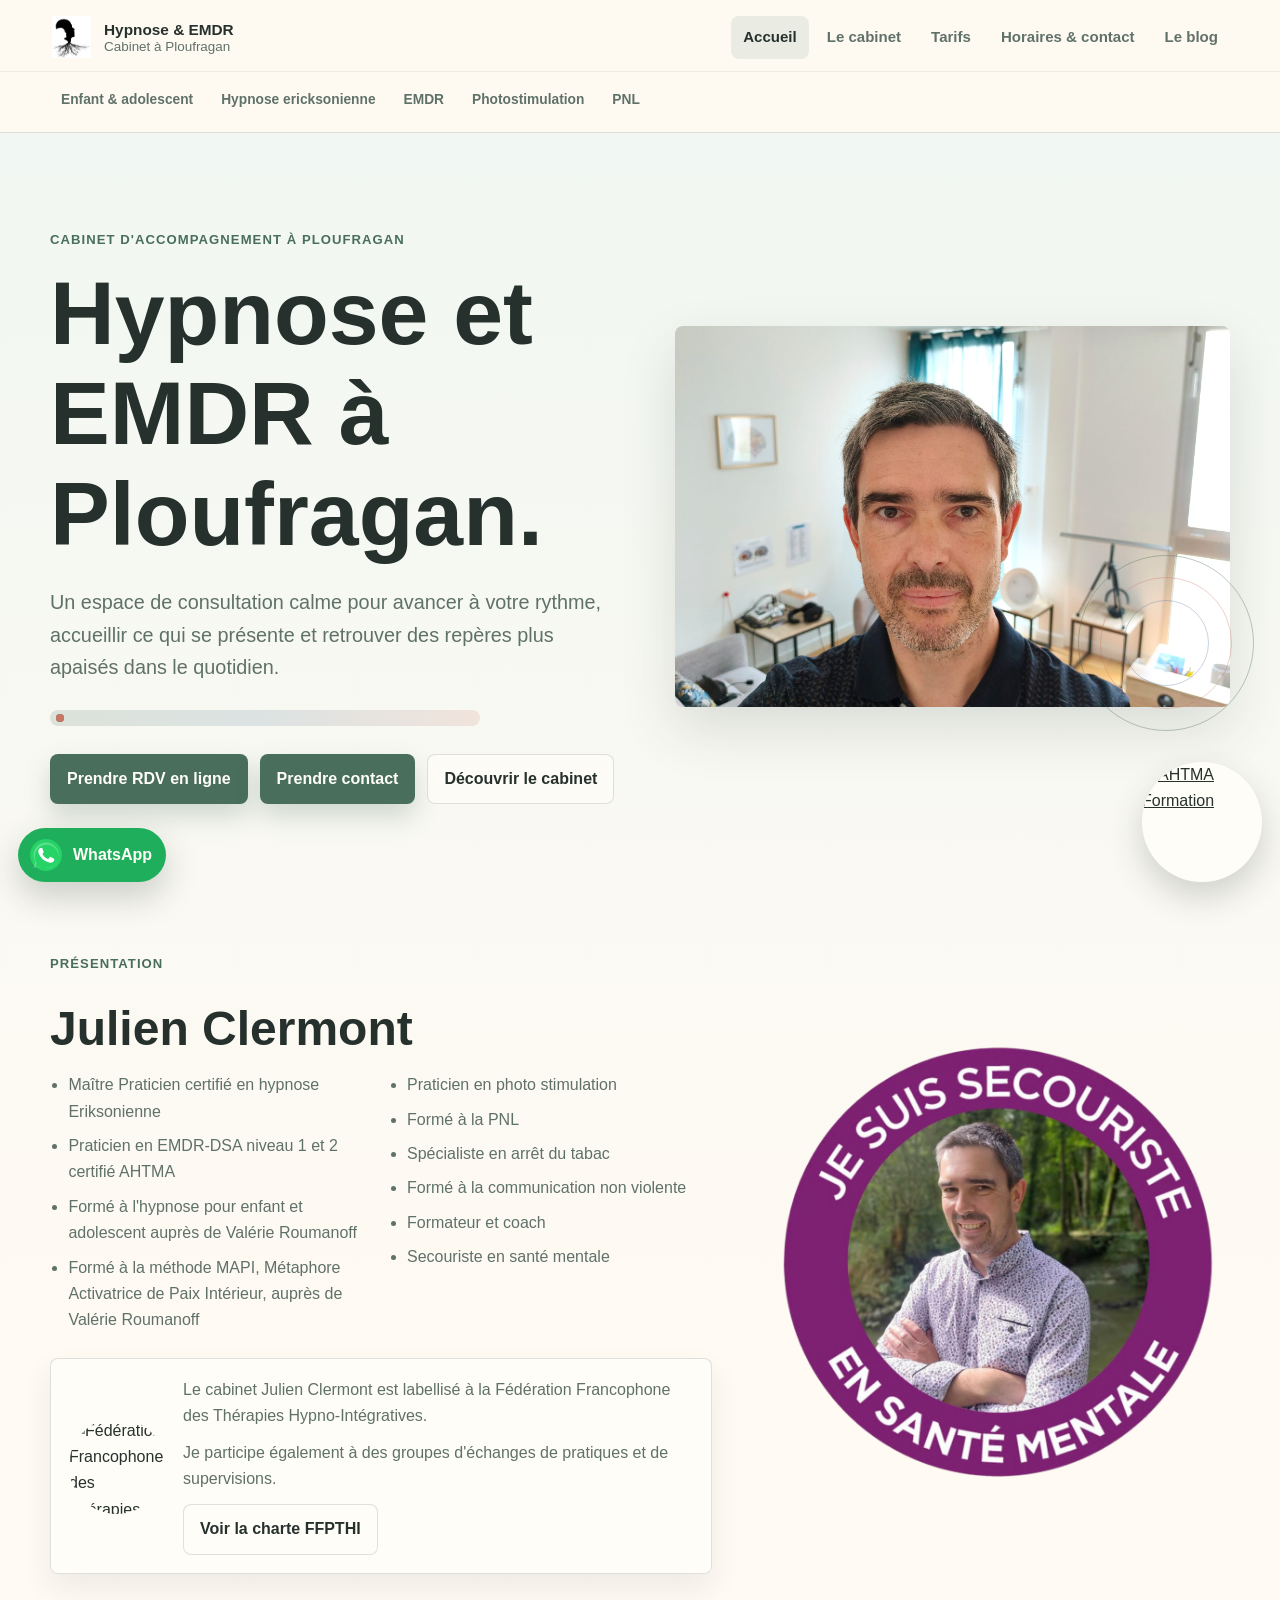
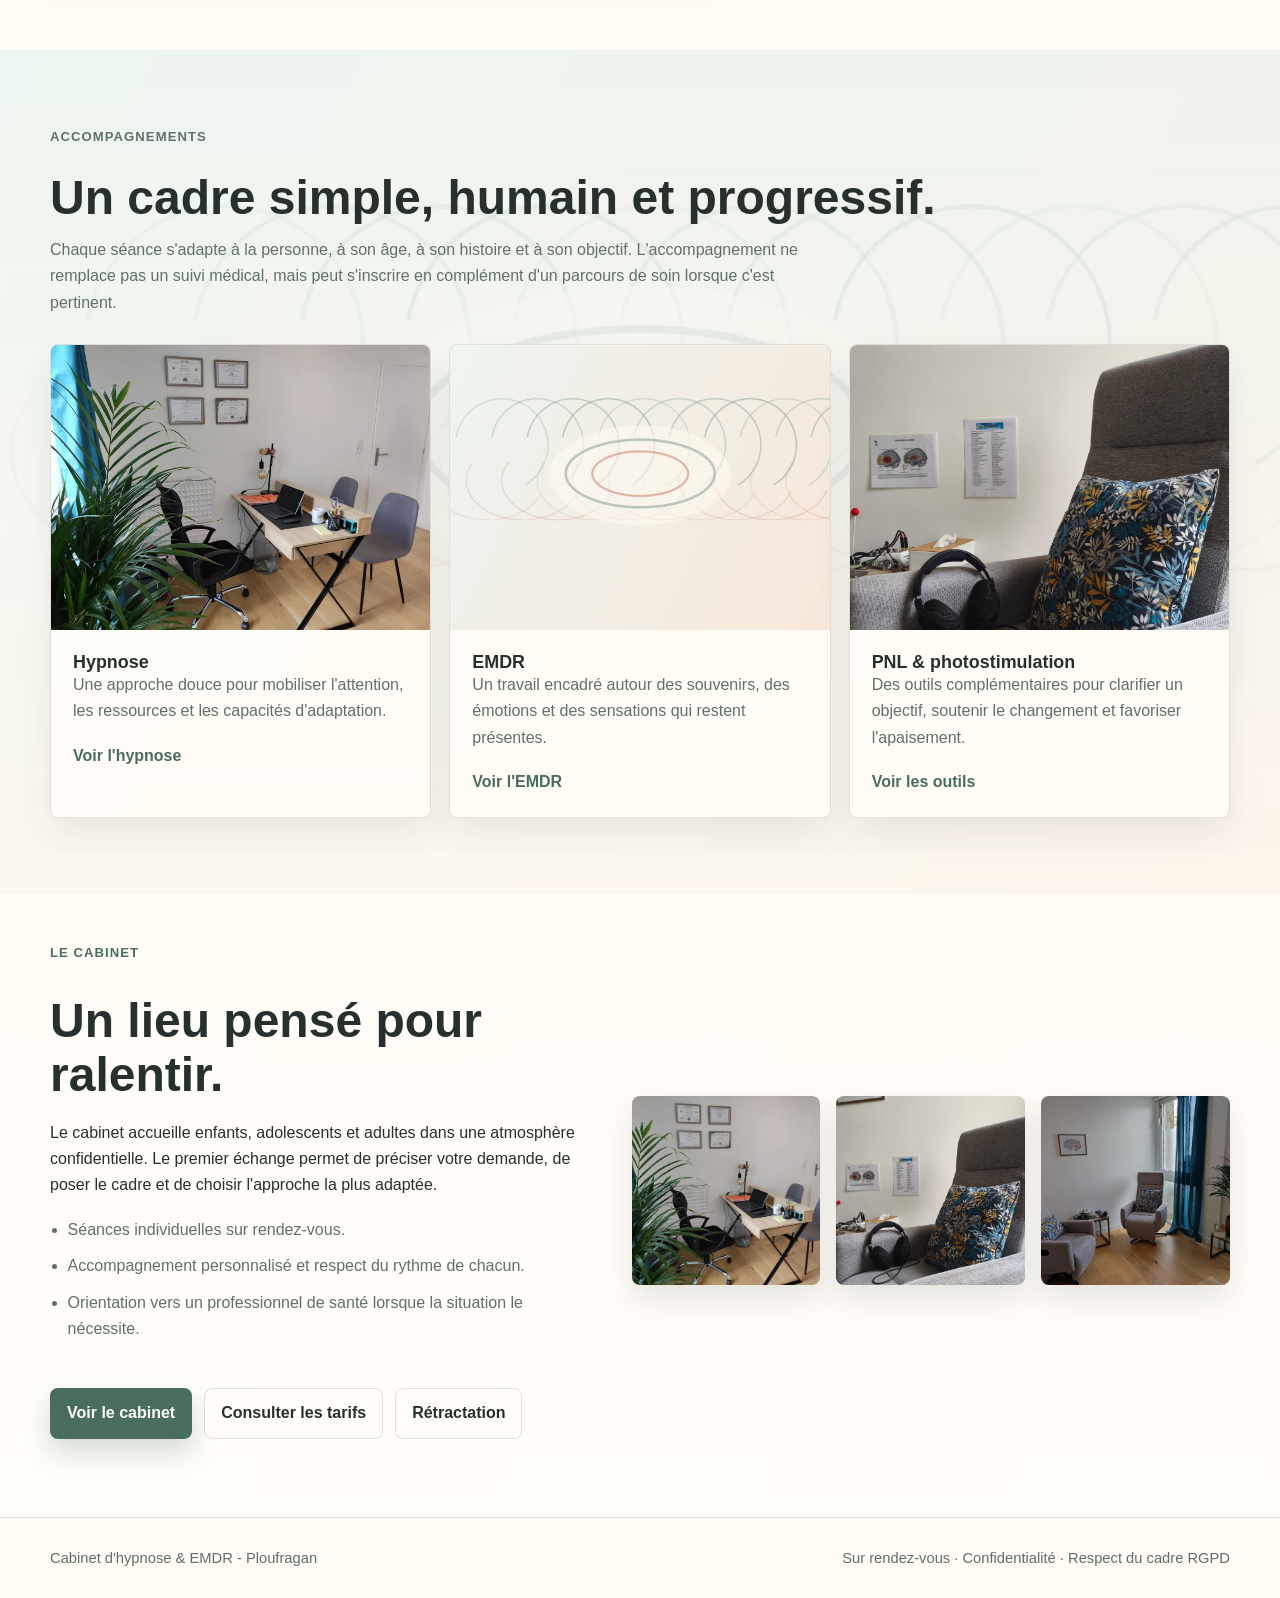
==== index.html @ e71d0e3e "Add files via upload" ====
<!DOCTYPE html>
<html lang="fr">
<head>
  <meta charset="UTF-8">
  <meta name="viewport" content="width=device-width, initial-scale=1.0">
  <title>Hypnose EMDR à Ploufragan | Julien Clermont</title>
  <meta name="description" content="Julien Clermont, cabinet d'hypnose et EMDR à Ploufragan. Séances au cabinet, à domicile ou en téléconsultation pour adultes, enfants et adolescents.">
  <meta name="robots" content="index, follow">
  <meta name="author" content="Julien Clermont">
  <link rel="canonical" href="https://www.hypnosejulienclermont.bzh/">
  <link rel="icon" type="image/x-icon" href="favicon.ico">
  <meta property="og:type" content="website">
  <meta property="og:title" content="Hypnose EMDR à Ploufragan | Julien Clermont">
  <meta property="og:description" content="Cabinet d'hypnose, EMDR, PNL et photostimulation à Ploufragan. Rendez-vous au cabinet, à domicile ou en téléconsultation.">
  <meta property="og:url" content="https://www.hypnosejulienclermont.bzh/">
  <meta property="og:image" content="https://www.hypnosejulienclermont.bzh/assets/images/logo.png">
  <meta name="twitter:card" content="summary_large_image">
  <meta name="twitter:title" content="Hypnose EMDR à Ploufragan | Julien Clermont">
  <meta name="twitter:description" content="Cabinet d'hypnose et EMDR à Ploufragan. Séances sur rendez-vous avec Julien Clermont.">
  <meta name="twitter:image" content="https://www.hypnosejulienclermont.bzh/assets/images/logo.png">
  <link rel="stylesheet" href="assets/css/style.css">
  <script type="application/ld+json">
  {
    "@context": "https://schema.org",
    "@type": "LocalBusiness",
    "@id": "https://www.hypnosejulienclermont.bzh/#cabinet",
    "name": "Julien Clermont Hypnose EMDR",
    "url": "https://www.hypnosejulienclermont.bzh/",
    "image": "https://www.hypnosejulienclermont.bzh/assets/images/logo.png",
    "logo": "https://www.hypnosejulienclermont.bzh/assets/images/logo.png",
    "description": "Cabinet d'hypnose, EMDR, PNL et photostimulation à Ploufragan.",
    "telephone": "+33780991214",
    "email": "cabinet.jclermont@gmail.com",
    "priceRange": "55€ - 140€",
    "address": {
      "@type": "PostalAddress",
      "streetAddress": "15 rue de Penthièvre",
      "postalCode": "22440",
      "addressLocality": "Ploufragan",
      "addressCountry": "FR"
    },
    "areaServed": ["Ploufragan", "Saint-Brieuc", "Côtes-d'Armor"],
    "openingHoursSpecification": [
      {
        "@type": "OpeningHoursSpecification",
        "dayOfWeek": ["Wednesday", "Thursday", "Friday"],
        "opens": "09:00",
        "closes": "20:00"
      }
    ],
    "hasOfferCatalog": {
      "@type": "OfferCatalog",
      "name": "Accompagnements",
      "itemListElement": [
        { "@type": "Offer", "name": "Hypnose ericksonienne" },
        { "@type": "Offer", "name": "EMDR-DSA" },
        { "@type": "Offer", "name": "Hypnose enfant et adolescent" },
        { "@type": "Offer", "name": "Photostimulation" },
        { "@type": "Offer", "name": "PNL" },
        { "@type": "Offer", "name": "Sevrage tabagique" }
      ]
    },
    "sameAs": [
      "https://www.google.com/search?q=Julien+Clermont+Hypnose+EMDR+Avis",
      "https://www.ubiclic.com/autre/ploufragan/julien-clermont",
      "https://ffpthi.org/charte-ffpthi/"
    ]
  }
  </script>
</head>
<body>
  <header class="site-header">
    <div class="header-inner">
      <a class="brand" href="index.html" aria-label="Accueil du cabinet">
        <span class="brand-mark" aria-hidden="true"></span>
		<span class="brand-text">
		<strong>Hypnose &amp; EMDR</strong>
		<span>Cabinet à Ploufragan</span>
		</span>
      </a>
      <nav class="primary-nav" aria-label="Navigation principale">
        <a class="active" href="index.html">Accueil</a>
        <a href="le-cabinet.html">Le cabinet</a>
        <a href="tarifs.html">Tarifs</a>
        <a href="horaires-et-contact.html">Horaires &amp; contact</a>
        <a href="le-blog.html">Le blog</a>
      </nav>
    </div>
    <div class="subnav-wrap">
      <nav class="subnav" aria-label="Accompagnements">
        <a href="cabinet/hypnose-enfant-et-adolescent.html">Enfant &amp; adolescent</a>
        <a href="cabinet/hypnose-eriksonienne.html">Hypnose ericksonienne</a>
        <a href="cabinet/emdr.html">EMDR</a>
        <a href="cabinet/photostimulation.html">Photostimulation</a>
        <a href="cabinet/pnl.html">PNL</a>
      </nav>
    </div>
  </header>

  <main>
    <section class="hero">
      <div>
        <p class="eyebrow">Cabinet d'accompagnement à Ploufragan</p>
        <h1>Hypnose et EMDR à Ploufragan.</h1>
        <p class="lead">Un espace de consultation calme pour avancer à votre rythme, accueillir ce qui se présente et retrouver des repères plus apaisés dans le quotidien.</p>
        <div class="bilateral-track" aria-hidden="true"></div>
        <div class="hero-actions">
          <a class="button" href="https://www.ubiclic.com/autre/ploufragan/julien-clermont" target="_blank" rel="noopener">Prendre RDV en ligne</a>
          <a class="button" href="horaires-et-contact.html">Prendre contact</a>
          <a class="ghost-button" href="le-cabinet.html">Découvrir le cabinet</a>
        </div>
      </div>
      <div class="hero-media">
        <img src="assets/images/hero-cabinet.png" alt="Ambiance douce d'un cabinet d'accompagnement">
        <div class="focus-rings" aria-hidden="true">
          <span></span>
          <span></span>
          <span></span>
        </div>
      </div>
    </section>

    <section class="presentation-section">
      <div class="presentation-copy">
        <p class="eyebrow">Présentation</p>
        <h2>Julien Clermont</h2>
        <ul class="presentation-list">
          <li>Maître Praticien certifié en hypnose Eriksonienne</li>
          <li>Praticien en EMDR-DSA niveau 1 et 2 certifié AHTMA</li>
          <li>Formé à l'hypnose pour enfant et adolescent auprès de Valérie Roumanoff</li>
          <li>Formé à la méthode MAPI, Métaphore Activatrice de Paix Intérieur, auprès de Valérie Roumanoff</li>
          <li>Praticien en photo stimulation</li>
          <li>Formé à la PNL</li>
          <li>Spécialiste en arrêt du tabac</li>
          <li>Formé à la communication non violente</li>
          <li>Formateur et coach</li>
          <li>Secouriste en santé mentale</li>
        </ul>
        <div class="presentation-label">
          <img
            src="https://storage.e.jimdo.com/cdn-cgi/image/quality=85,fit=scale-down,format=auto,trim=0;0;0;0,width=320,height=320/image/429391800/4aeb7ab8-c1a6-4e1e-9c1e-708360c48977.jpg"
            srcset="https://storage.e.jimdo.com/cdn-cgi/image/quality=85,fit=scale-down,format=auto,trim=0;0;0;0,width=1920,height=1920/image/429391800/4aeb7ab8-c1a6-4e1e-9c1e-708360c48977.jpg 1920w, https://storage.e.jimdo.com/cdn-cgi/image/quality=85,fit=scale-down,format=auto,trim=0;0;0;0,width=1600,height=1600/image/429391800/4aeb7ab8-c1a6-4e1e-9c1e-708360c48977.jpg 1600w, https://storage.e.jimdo.com/cdn-cgi/image/quality=85,fit=scale-down,format=auto,trim=0;0;0;0,width=1440,height=1440/image/429391800/4aeb7ab8-c1a6-4e1e-9c1e-708360c48977.jpg 1440w, https://storage.e.jimdo.com/cdn-cgi/image/quality=85,fit=scale-down,format=auto,trim=0;0;0;0,width=1280,height=1280/image/429391800/4aeb7ab8-c1a6-4e1e-9c1e-708360c48977.jpg 1280w, https://storage.e.jimdo.com/cdn-cgi/image/quality=85,fit=scale-down,format=auto,trim=0;0;0;0,width=1024,height=1024/image/429391800/4aeb7ab8-c1a6-4e1e-9c1e-708360c48977.jpg 1024w, https://storage.e.jimdo.com/cdn-cgi/image/quality=85,fit=scale-down,format=auto,trim=0;0;0;0,width=800,height=800/image/429391800/4aeb7ab8-c1a6-4e1e-9c1e-708360c48977.jpg 800w, https://storage.e.jimdo.com/cdn-cgi/image/quality=85,fit=scale-down,format=auto,trim=0;0;0;0,width=640,height=640/image/429391800/4aeb7ab8-c1a6-4e1e-9c1e-708360c48977.jpg 640w, https://storage.e.jimdo.com/cdn-cgi/image/quality=85,fit=scale-down,format=auto,trim=0;0;0;0,width=480,height=480/image/429391800/4aeb7ab8-c1a6-4e1e-9c1e-708360c48977.jpg 480w, https://storage.e.jimdo.com/cdn-cgi/image/quality=85,fit=scale-down,format=auto,trim=0;0;0;0,width=320,height=320/image/429391800/4aeb7ab8-c1a6-4e1e-9c1e-708360c48977.jpg 320w, https://storage.e.jimdo.com/cdn-cgi/image/quality=85,fit=scale-down,format=auto,trim=0;0;0;0,width=160,height=160/image/429391800/4aeb7ab8-c1a6-4e1e-9c1e-708360c48977.jpg 160w"
            sizes="(max-width: 640px) 96px, 120px"
            width="120"
            height="120"
            alt="Fédération Francophone des Thérapies Hypno-Intégratives">
          <div>
            <p>Le cabinet Julien Clermont est labellisé à la Fédération Francophone des Thérapies Hypno-Intégratives.</p>
            <p>Je participe également à des groupes d'échanges de pratiques et de supervisions.</p>
            <a class="ghost-button" href="https://ffpthi.org/charte-ffpthi/" target="_blank" rel="noopener">Voir la charte FFPTHI</a>
          </div>
        </div>
      </div>
      <figure class="presentation-photo">
        <img src="assets/images/julien-clermont-portrait-square.png" width="1024" height="1024" alt="Portrait de Julien Clermont">
      </figure>
    </section>

    <section class="section alt">
      <div class="section-head">
        <p class="eyebrow">Accompagnements</p>
        <h2>Un cadre simple, humain et progressif.</h2>
        <p>Chaque séance s'adapte à la personne, à son âge, à son histoire et à son objectif. L'accompagnement ne remplace pas un suivi médical, mais peut s'inscrire en complément d'un parcours de soin lorsque c'est pertinent.</p>
      </div>
      <div class="grid">
        <article class="card">
          <img src="assets/images/cabinet-accueil.png" alt="Espace d'accueil du cabinet">
          <div class="card-body">
            <h3>Hypnose</h3>
            <p>Une approche douce pour mobiliser l'attention, les ressources et les capacités d'adaptation.</p>
            <a class="card-link" href="cabinet/hypnose-eriksonienne.html">Voir l'hypnose</a>
          </div>
        </article>
        <article class="card">
          <img src="assets/images/motif-bilateral.png" alt="Motif évoquant la stimulation bilatérale">
          <div class="card-body">
            <h3>EMDR</h3>
            <p>Un travail encadré autour des souvenirs, des émotions et des sensations qui restent présentes.</p>
            <a class="card-link" href="cabinet/emdr.html">Voir l'EMDR</a>
          </div>
        </article>
        <article class="card">
          <img src="assets/images/cabinet-fauteuil.png" alt="Fauteuil de consultation dans une ambiance calme">
          <div class="card-body">
            <h3>PNL &amp; photostimulation</h3>
            <p>Des outils complémentaires pour clarifier un objectif, soutenir le changement et favoriser l'apaisement.</p>
            <a class="card-link" href="cabinet/pnl.html">Voir les outils</a>
          </div>
        </article>
      </div>
    </section>

    <section class="split-section">
      <div class="copy-flow">
        <p class="eyebrow">Le cabinet</p>
        <h2>Un lieu pensé pour ralentir.</h2>
        <p>Le cabinet accueille enfants, adolescents et adultes dans une atmosphère confidentielle. Le premier échange permet de préciser votre demande, de poser le cadre et de choisir l'approche la plus adaptée.</p>
        <ul class="check-list">
          <li>Séances individuelles sur rendez-vous.</li>
          <li>Accompagnement personnalisé et respect du rythme de chacun.</li>
          <li>Orientation vers un professionnel de santé lorsque la situation le nécessite.</li>
        </ul>
        <div class="cta-actions">
          <a class="button" href="le-cabinet.html">Voir le cabinet</a>
          <a class="ghost-button" href="tarifs.html">Consulter les tarifs</a>
          <a class="ghost-button" href="retractation.html">Rétractation</a>
        </div>
      </div>
      <div class="photo-grid">
        <img src="assets/images/cabinet-accueil.png" alt="Vue d'ambiance du cabinet">
        <img src="assets/images/cabinet-fauteuil.png" alt="Fauteuil de séance">
        <img src="assets/images/cabinet-salle.png" alt="Salle de consultation">
      </div>
    </section>
  </main>

  <footer class="site-footer">
    <div class="footer-inner">
      <span>Cabinet d'hypnose &amp; EMDR - Ploufragan</span>
      <span>Sur rendez-vous · Confidentialité · Respect du cadre RGPD</span>
    </div>
  </footer>

  <a class="corner-badge" href="https://ahtma-formation.fr/" target="_blank" rel="noopener" aria-label="Voir le site AHTMA Formation">
    <img src="https://storage.e.jimdo.com/cdn-cgi/image/quality=85,fit=scale-down,format=auto,trim=0;0;0;0,width=120,height=120/image/180222898/83ba58d7-f3de-4e57-ac47-112666829cab.png" width="120" height="120" alt="AHTMA Formation">
  </a>
  <a class="whatsapp-pop" href="https://api.whatsapp.com/send/?phone=33780991214&amp;text=&amp;type=phone_number&amp;app_absent=0" target="_blank" rel="noopener" aria-label="Contacter le cabinet sur WhatsApp">
    <img src="assets/images/whatsapp-icon.svg" width="32" height="32" alt="">
    <span>WhatsApp</span>
  </a>
</body>
</html>
---- assets/css/style.css ----
:root {
  --ink: #26312d;
  --muted: #5f7168;
  --paper: #fffaf2;
  --paper-strong: #fffdf8;
  --mist: #edf5f0;
  --sage: #6f927e;
  --sage-dark: #496e5b;
  --clay: #c97663;
  --rose: #f1d5ca;
  --gold: #d5a251;
  --blue: #607f99;
  --line: rgba(38, 49, 45, 0.14);
  --shadow: 0 22px 55px rgba(38, 49, 45, 0.14);
  --radius: 8px;
  --max: 1180px;
}

* {
  box-sizing: border-box;
}

html {
  scroll-behavior: smooth;
}

body {
  margin: 0;
  color: var(--ink);
  background:
    linear-gradient(180deg, rgba(237, 245, 240, 0.84), rgba(255, 250, 242, 0.94) 42%, #fffdf8 100%),
    repeating-linear-gradient(90deg, rgba(111, 146, 126, 0.045) 0 1px, transparent 1px 118px);
  font-family: "Segoe UI", Roboto, Arial, sans-serif;
  line-height: 1.65;
}

img {
  display: block;
  max-width: 100%;
}

a {
  color: inherit;
}

p {
  margin: 0;
}

h1,
h2,
h3 {
  margin: 0;
  line-height: 1.12;
  letter-spacing: 0;
}

h1 {
  max-width: 760px;
  font-size: clamp(2.45rem, 7vw, 5.7rem);
}

h2 {
  font-size: clamp(1.8rem, 4vw, 3rem);
}

h3 {
  font-size: 1.12rem;
}

.site-header {
  position: sticky;
  top: 0;
  z-index: 20;
  background: rgba(255, 250, 242, 0.92);
  border-bottom: 1px solid var(--line);
  backdrop-filter: blur(16px);
}

.header-inner,
.container {
  width: min(var(--max), calc(100% - 32px));
  margin: 0 auto;
}

.header-inner {
  display: flex;
  align-items: center;
  justify-content: space-between;
  gap: 24px;
  padding: 16px 0 12px;
}

.brand {
  display: inline-flex;
  align-items: center;
  gap: 12px;
  min-width: 230px;
  text-decoration: none;
}

.brand-mark {
  width: 42px;
  height: 42px;
  flex: 0 0 42px;
  border: 0;
  border-radius: 0;
  background: url("../images/logo.png") center / contain no-repeat;
  animation: none;
}

.brand-mark::before,
.brand-mark::after {
  display: none;
}

.brand-mark::after {
  inset: 14px;
  background: rgba(255, 250, 242, 0.92);
}

.brand-text {
  display: grid;
  line-height: 1.15;
}

.brand-text strong {
  font-size: 0.96rem;
  letter-spacing: 0;
}

.brand-text span {
  color: var(--muted);
  font-size: 0.84rem;
}

.primary-nav {
  display: flex;
  align-items: center;
  justify-content: flex-end;
  flex-wrap: wrap;
  gap: 6px;
}

.primary-nav a,
.subnav a,
.button,
.ghost-button {
  min-height: 42px;
  display: inline-flex;
  align-items: center;
  justify-content: center;
  gap: 8px;
  border-radius: var(--radius);
  text-decoration: none;
  transition: transform 180ms ease, background 180ms ease, color 180ms ease, border-color 180ms ease;
}

.primary-nav a {
  padding: 9px 12px;
  color: var(--muted);
  font-size: 0.94rem;
  font-weight: 650;
}

.primary-nav a:hover,
.primary-nav a.active,
.subnav a:hover,
.subnav a.active {
  color: var(--ink);
  background: rgba(111, 146, 126, 0.14);
}

.subnav-wrap {
  border-top: 1px solid rgba(38, 49, 45, 0.08);
}

.subnav {
  width: min(var(--max), calc(100% - 32px));
  margin: 0 auto;
  display: flex;
  gap: 6px;
  overflow-x: auto;
  padding: 8px 0 10px;
}

.subnav a {
  flex: 0 0 auto;
  padding: 8px 11px;
  color: var(--muted);
  font-size: 0.86rem;
  font-weight: 650;
  white-space: nowrap;
}

.hero,
.page-hero,
.split-section,
.contact-grid {
  width: min(var(--max), calc(100% - 32px));
  margin: 0 auto;
}

.hero {
  display: grid;
  grid-template-columns: minmax(0, 1.02fr) minmax(340px, 0.98fr);
  align-items: center;
  gap: 48px;
  min-height: calc(100vh - 116px);
  padding: 48px 0 64px;
}

.eyebrow {
  margin: 0 0 12px;
  color: var(--sage-dark);
  font-size: 0.82rem;
  font-weight: 750;
  letter-spacing: 0.08em;
  text-transform: uppercase;
}

.lead {
  max-width: 690px;
  margin-top: 22px;
  color: var(--muted);
  font-size: clamp(1.03rem, 2vw, 1.24rem);
}

.hero-actions,
.cta-actions {
  display: flex;
  flex-wrap: wrap;
  gap: 12px;
  margin-top: 28px;
}

.button,
.ghost-button {
  padding: 11px 16px;
  border: 1px solid transparent;
  font-weight: 750;
  cursor: pointer;
}

.button {
  color: #fffdf8;
  background: var(--sage-dark);
  box-shadow: 0 12px 26px rgba(73, 110, 91, 0.24);
}

.button:hover {
  transform: translateY(-2px);
  background: #385b49;
}

.ghost-button {
  color: var(--ink);
  border-color: var(--line);
  background: rgba(255, 253, 248, 0.72);
}

.ghost-button:hover {
  transform: translateY(-2px);
  border-color: rgba(73, 110, 91, 0.32);
  background: #fffdf8;
}

.hero-media,
.photo-frame {
  position: relative;
}

.hero-media img,
.photo-frame img,
.map-frame iframe {
  width: 100%;
  border-radius: var(--radius);
  box-shadow: var(--shadow);
}

.hero-media img {
  aspect-ratio: 16 / 11;
  object-fit: cover;
}

.focus-rings {
  position: absolute;
  right: -24px;
  bottom: -24px;
  width: 176px;
  height: 176px;
  pointer-events: none;
}

.focus-rings span {
  position: absolute;
  inset: 0;
  border: 1px solid rgba(73, 110, 91, 0.36);
  border-radius: 50%;
  animation: ring-focus 5.8s ease-in-out infinite;
}

.focus-rings span:nth-child(2) {
  inset: 22px;
  border-color: rgba(201, 118, 99, 0.34);
  animation-delay: 0.9s;
}

.focus-rings span:nth-child(3) {
  inset: 45px;
  border-color: rgba(96, 127, 153, 0.34);
  animation-delay: 1.8s;
}

.bilateral-track {
  position: relative;
  width: min(430px, 100%);
  height: 16px;
  margin-top: 26px;
  border-radius: 999px;
  background: linear-gradient(90deg, rgba(73, 110, 91, 0.16), rgba(96, 127, 153, 0.18), rgba(201, 118, 99, 0.16));
  overflow: hidden;
}

.bilateral-track::before,
.bilateral-track::after {
  content: "";
  position: absolute;
  left: 6px;
  top: 4px;
  width: 8px;
  height: 8px;
  border-radius: 50%;
  background: var(--sage-dark);
  animation: bilateral 3.4s ease-in-out infinite;
}

.bilateral-track::after {
  background: var(--clay);
  animation-delay: 1.7s;
}

.section {
  padding: 76px 0;
}

.section.alt {
  background:
    linear-gradient(180deg, rgba(237, 245, 240, 0.78), rgba(255, 250, 242, 0.74)),
    url("../images/motif-bilateral.png") center / cover;
}

.section-head {
  width: min(var(--max), calc(100% - 32px));
  margin: 0 auto 28px;
  display: grid;
  gap: 12px;
}

.section-head p {
  max-width: 750px;
  color: var(--muted);
}

.grid {
  width: min(var(--max), calc(100% - 32px));
  margin: 0 auto;
  display: grid;
  grid-template-columns: repeat(3, minmax(0, 1fr));
  gap: 18px;
}

.card,
.price-card,
.blog-card,
.info-panel {
  border: 1px solid var(--line);
  border-radius: var(--radius);
  background: rgba(255, 253, 248, 0.88);
  box-shadow: 0 16px 34px rgba(38, 49, 45, 0.08);
}

.card,
.price-card,
.blog-card {
  overflow: hidden;
}

.card img,
.blog-card img {
  width: 100%;
  aspect-ratio: 4 / 3;
  object-fit: cover;
}

.card-body,
.price-card,
.blog-card .card-body,
.info-panel {
  padding: 22px;
}

.card p,
.price-card p,
.blog-card p,
.info-panel p,
li {
  color: var(--muted);
}

.card-link {
  display: inline-flex;
  margin-top: 18px;
  color: var(--sage-dark);
  font-weight: 750;
  text-decoration: none;
}

.card-link:hover {
  color: var(--clay);
}

.page-hero {
  padding: 62px 0 38px;
}

.page-hero .lead {
  max-width: 830px;
}

.split-section {
  display: grid;
  grid-template-columns: minmax(0, 0.95fr) minmax(320px, 1.05fr);
  align-items: center;
  gap: 40px;
  padding: 48px 0 78px;
}

.presentation-section {
  width: min(var(--max), calc(100% - 32px));
  margin: 0 auto;
  display: grid;
  grid-template-columns: minmax(0, 1fr) minmax(300px, 0.72fr);
  align-items: center;
  gap: 42px;
  padding: 36px 0 76px;
}

.presentation-copy {
  display: grid;
  gap: 16px;
}

.presentation-list {
  margin: 0;
  padding-left: 1.15rem;
  columns: 2;
  column-gap: 34px;
}

.presentation-list li {
  break-inside: avoid;
  margin-bottom: 8px;
}

.presentation-label {
  display: grid;
  grid-template-columns: 96px minmax(0, 1fr);
  align-items: center;
  gap: 18px;
  margin-top: 8px;
  padding: 18px;
  border: 1px solid var(--line);
  border-radius: var(--radius);
  background: rgba(255, 253, 248, 0.84);
  box-shadow: 0 14px 30px rgba(38, 49, 45, 0.08);
}

.presentation-label img {
  width: 96px;
  height: 96px;
  object-fit: contain;
  border-radius: 50%;
}

.presentation-label div {
  display: grid;
  gap: 10px;
}

.presentation-label p {
  color: var(--muted);
}

.presentation-label .ghost-button {
  width: fit-content;
  margin-top: 2px;
}

.presentation-photo {
  margin: 0;
  width: 100%;
  aspect-ratio: 1 / 1;
  overflow: hidden;
}

.presentation-photo img {
  width: 100%;
  height: 100%;
  object-fit: cover;
}

.copy-flow {
  display: grid;
  gap: 18px;
}

.copy-flow ul,
.check-list {
  margin: 0;
  padding-left: 1.1rem;
}

.check-list {
  display: grid;
  gap: 10px;
}

.photo-grid {
  display: grid;
  grid-template-columns: repeat(3, minmax(0, 1fr));
  gap: 16px;
}

.photo-grid img {
  width: 100%;
  aspect-ratio: 1 / 1;
  object-fit: cover;
  border-radius: var(--radius);
  box-shadow: 0 14px 30px rgba(38, 49, 45, 0.12);
}

.feature-list {
  display: grid;
  grid-template-columns: repeat(2, minmax(0, 1fr));
  gap: 16px;
}

.mini-feature {
  padding: 18px;
  border-left: 4px solid var(--sage);
  border-radius: var(--radius);
  background: rgba(255, 253, 248, 0.78);
}

.mini-feature:nth-child(2n) {
  border-left-color: var(--clay);
}

.mini-feature:nth-child(3n) {
  border-left-color: var(--blue);
}

.price-grid {
  width: min(var(--max), calc(100% - 32px));
  margin: 0 auto;
  display: grid;
  grid-template-columns: repeat(4, minmax(0, 1fr));
  gap: 18px;
}

.price {
  margin: 14px 0 10px;
  color: var(--sage-dark);
  font-size: 2rem;
  line-height: 1;
  font-weight: 800;
}

.tag {
  display: inline-flex;
  min-height: 30px;
  align-items: center;
  padding: 5px 9px;
  border-radius: 999px;
  color: var(--sage-dark);
  background: rgba(111, 146, 126, 0.14);
  font-size: 0.78rem;
  font-weight: 750;
}

.contact-grid {
  display: grid;
  grid-template-columns: minmax(300px, 0.85fr) minmax(0, 1.15fr);
  gap: 22px;
  padding: 34px 0 78px;
}

.map-frame iframe {
  min-height: 420px;
  border: 0;
}

.contact-details {
  display: grid;
  gap: 14px;
}

.detail-line {
  padding: 14px 0;
  border-bottom: 1px solid var(--line);
}

.detail-line strong {
  display: block;
  margin-bottom: 4px;
}

.contact-form {
  display: grid;
  gap: 12px;
  margin-top: 18px;
}

.form-section {
  width: min(840px, calc(100% - 32px));
  margin: 0 auto;
  padding: 28px 0 78px;
}

.retractation-form {
  display: grid;
  gap: 12px;
  padding: 26px;
  border: 1px solid var(--line);
  border-radius: var(--radius);
  background: rgba(255, 253, 248, 0.9);
  box-shadow: 0 16px 34px rgba(38, 49, 45, 0.08);
}

.field-help {
  margin-top: -8px;
  color: var(--muted);
  font-size: 0.92rem;
}

.form-error {
  color: #9f3c2f;
  font-weight: 700;
}

label {
  color: var(--ink);
  font-weight: 700;
}

input,
textarea {
  width: 100%;
  border: 1px solid rgba(38, 49, 45, 0.18);
  border-radius: var(--radius);
  padding: 12px 13px;
  color: var(--ink);
  background: #fffdf8;
  font: inherit;
}

textarea {
  min-height: 130px;
  resize: vertical;
}

.consent {
  display: flex;
  align-items: flex-start;
  gap: 10px;
  color: var(--muted);
  font-size: 0.92rem;
}

.consent input {
  width: auto;
  margin-top: 7px;
}

.blog-meta {
  color: var(--sage-dark);
  font-size: 0.82rem;
  font-weight: 750;
  text-transform: uppercase;
}

.youtube-wrap {
  width: min(var(--max), calc(100% - 32px));
  margin: 0 auto;
  display: grid;
  grid-template-columns: minmax(260px, 0.7fr) minmax(0, 1.3fr);
  gap: 18px;
}

.youtube-summary,
.video-card {
  border: 1px solid var(--line);
  border-radius: var(--radius);
  background: rgba(255, 253, 248, 0.9);
  box-shadow: 0 16px 34px rgba(38, 49, 45, 0.08);
}

.youtube-summary {
  display: grid;
  align-content: start;
  gap: 14px;
  padding: 24px;
}

.youtube-summary p,
.video-card p {
  color: var(--muted);
}

.youtube-badge {
  width: fit-content;
  min-height: 30px;
  display: inline-flex;
  align-items: center;
  padding: 5px 10px;
  border-radius: 999px;
  color: #fffdf8;
  background: #d7362f;
  font-size: 0.82rem;
  font-weight: 800;
}

.video-grid {
  display: grid;
  grid-template-columns: repeat(3, minmax(0, 1fr));
  gap: 14px;
}

.video-card {
  overflow: hidden;
}

.video-thumb {
  position: relative;
  display: block;
  aspect-ratio: 16 / 9;
  background:
    linear-gradient(135deg, rgba(73, 110, 91, 0.88), rgba(96, 127, 153, 0.84)),
    url("../images/motif-bilateral.png") center / cover;
}

.video-thumb span {
  position: absolute;
  inset: 50% auto auto 50%;
  width: 58px;
  height: 58px;
  border-radius: 50%;
  background: rgba(255, 253, 248, 0.94);
  transform: translate(-50%, -50%);
  box-shadow: 0 14px 30px rgba(38, 49, 45, 0.2);
}

.video-thumb span::before {
  content: "";
  position: absolute;
  left: 23px;
  top: 18px;
  width: 0;
  height: 0;
  border-top: 11px solid transparent;
  border-bottom: 11px solid transparent;
  border-left: 16px solid var(--clay);
}

.reviews-wrap {
  width: min(var(--max), calc(100% - 32px));
  margin: 0 auto;
  display: grid;
  grid-template-columns: minmax(260px, 0.72fr) minmax(0, 1.28fr);
  gap: 18px;
}

.reviews-summary,
.review-card,
.google-widget-slot {
  border: 1px solid var(--line);
  border-radius: var(--radius);
  background: rgba(255, 253, 248, 0.9);
  box-shadow: 0 16px 34px rgba(38, 49, 45, 0.08);
}

.reviews-summary {
  display: grid;
  align-content: start;
  gap: 14px;
  padding: 24px;
}

.reviews-summary strong,
.review-stars {
  color: var(--gold);
  font-size: 1.28rem;
  line-height: 1;
  letter-spacing: 0.08em;
}

.google-badge {
  width: fit-content;
  min-height: 30px;
  display: inline-flex;
  align-items: center;
  padding: 5px 10px;
  border-radius: 999px;
  color: #fffdf8;
  background: linear-gradient(135deg, #4285f4, #34a853 38%, #fbbc05 68%, #ea4335);
  font-size: 0.82rem;
  font-weight: 800;
}

.reviews-summary p,
.review-card p,
.google-widget-slot {
  color: var(--muted);
}

.reviews-note {
  font-size: 0.86rem;
}

.reviews-grid {
  display: grid;
  grid-template-columns: repeat(3, minmax(0, 1fr));
  gap: 14px;
}

.review-card {
  display: grid;
  gap: 14px;
  padding: 20px;
}

.review-card span {
  color: var(--sage-dark);
  font-size: 0.86rem;
  font-weight: 750;
}

.google-widget-slot {
  grid-column: 1 / -1;
  min-height: 90px;
  display: flex;
  align-items: center;
  justify-content: center;
  padding: 18px;
  border-style: dashed;
  text-align: center;
}

.google-widget-slot:empty::before {
  content: "Emplacement widget Google Reviews";
}

.cta-band {
  margin-top: 24px;
  padding: 44px;
  color: #fffdf8;
  background: linear-gradient(135deg, #496e5b, #607f99 58%, #c97663);
  border-radius: var(--radius);
}

.cta-band p {
  max-width: 720px;
  color: rgba(255, 253, 248, 0.86);
  margin-top: 12px;
}

.cta-band .ghost-button {
  color: #fffdf8;
  border-color: rgba(255, 253, 248, 0.48);
  background: rgba(255, 253, 248, 0.12);
}

.site-footer {
  border-top: 1px solid var(--line);
  background: rgba(255, 250, 242, 0.78);
}

.footer-inner {
  width: min(var(--max), calc(100% - 32px));
  margin: 0 auto;
  display: flex;
  flex-wrap: wrap;
  justify-content: space-between;
  gap: 16px;
  padding: 28px 0;
  color: var(--muted);
  font-size: 0.92rem;
}

.corner-badge {
  position: fixed;
  right: 18px;
  bottom: 18px;
  z-index: 30;
  width: clamp(82px, 10vw, 120px);
  height: clamp(82px, 10vw, 120px);
  display: block;
  border-radius: 50%;
  background: #fffdf8;
  box-shadow: 0 14px 34px rgba(38, 49, 45, 0.2);
  overflow: hidden;
  transition: transform 180ms ease, box-shadow 180ms ease;
}

.corner-badge:hover {
  transform: translateY(-2px) scale(1.02);
  box-shadow: 0 18px 42px rgba(38, 49, 45, 0.26);
}

.corner-badge img {
  width: 100%;
  height: 100%;
  object-fit: cover;
  border-radius: 50%;
}

.whatsapp-pop {
  position: fixed;
  left: 18px;
  bottom: 18px;
  z-index: 31;
  min-height: 54px;
  display: inline-flex;
  align-items: center;
  gap: 10px;
  padding: 10px 14px 10px 11px;
  border-radius: 999px;
  color: #fffdf8;
  background: #1fae5b;
  box-shadow: 0 14px 34px rgba(38, 49, 45, 0.22);
  font-weight: 800;
  text-decoration: none;
  transition: transform 180ms ease, box-shadow 180ms ease, background 180ms ease;
}

.whatsapp-pop:hover {
  transform: translateY(-2px);
  background: #178f4a;
  box-shadow: 0 18px 42px rgba(38, 49, 45, 0.28);
}

.whatsapp-pop img {
  width: 34px;
  height: 34px;
  flex: 0 0 34px;
}

@keyframes slow-breathe {
  0%,
  100% {
    transform: scale(1) rotate(0deg);
  }
  50% {
    transform: scale(1.055) rotate(6deg);
  }
}

@keyframes ring-focus {
  0%,
  100% {
    transform: scale(0.96);
    opacity: 0.42;
  }
  50% {
    transform: scale(1.06);
    opacity: 0.82;
  }
}

@keyframes bilateral {
  0%,
  100% {
    left: 6px;
  }
  50% {
    left: calc(100% - 14px);
  }
}

@media (max-width: 1050px) {
  .price-grid {
    grid-template-columns: repeat(2, minmax(0, 1fr));
  }
}

@media (max-width: 900px) {
  .header-inner,
  .hero,
  .split-section,
  .contact-grid,
  .reviews-wrap,
  .youtube-wrap,
  .presentation-section {
    grid-template-columns: 1fr;
  }

  .header-inner {
    align-items: flex-start;
    flex-direction: column;
  }

  .primary-nav {
    justify-content: flex-start;
  }

  .hero {
    min-height: auto;
    padding-top: 38px;
  }

  .grid,
  .photo-grid,
  .reviews-grid,
  .video-grid {
    grid-template-columns: 1fr 1fr;
  }
}

@media (max-width: 640px) {
  .header-inner,
  .container,
  .hero,
  .page-hero,
  .split-section,
  .contact-grid,
  .section-head,
  .grid,
  .price-grid,
  .subnav,
  .footer-inner,
  .presentation-section,
  .reviews-wrap,
  .youtube-wrap {
    width: min(100% - 22px, var(--max));
  }

  .brand {
    min-width: 0;
  }

  .primary-nav a {
    padding: 8px 9px;
    font-size: 0.88rem;
  }

  .grid,
  .price-grid,
  .photo-grid,
  .feature-list,
  .reviews-grid,
  .video-grid {
    grid-template-columns: 1fr;
  }

  .presentation-list {
    columns: 1;
  }

  .presentation-label {
    grid-template-columns: 1fr;
  }

  h1 {
    font-size: clamp(2.1rem, 15vw, 3.35rem);
  }

  .section {
    padding: 56px 0;
  }

  .cta-band {
    padding: 28px 22px;
  }

  .whatsapp-pop {
    width: 58px;
    height: 58px;
    min-height: 58px;
    justify-content: center;
    padding: 0;
  }

  .whatsapp-pop span {
    position: absolute;
    width: 1px;
    height: 1px;
    overflow: hidden;
    clip: rect(0 0 0 0);
    white-space: nowrap;
  }

  .focus-rings {
    right: 12px;
    bottom: -34px;
    width: 132px;
    height: 132px;
  }
}

@media (prefers-reduced-motion: reduce) {
  *,
  *::before,
  *::after {
    animation-duration: 0.001ms !important;
    animation-iteration-count: 1 !important;
    scroll-behavior: auto !important;
    transition-duration: 0.001ms !important;
  }
}
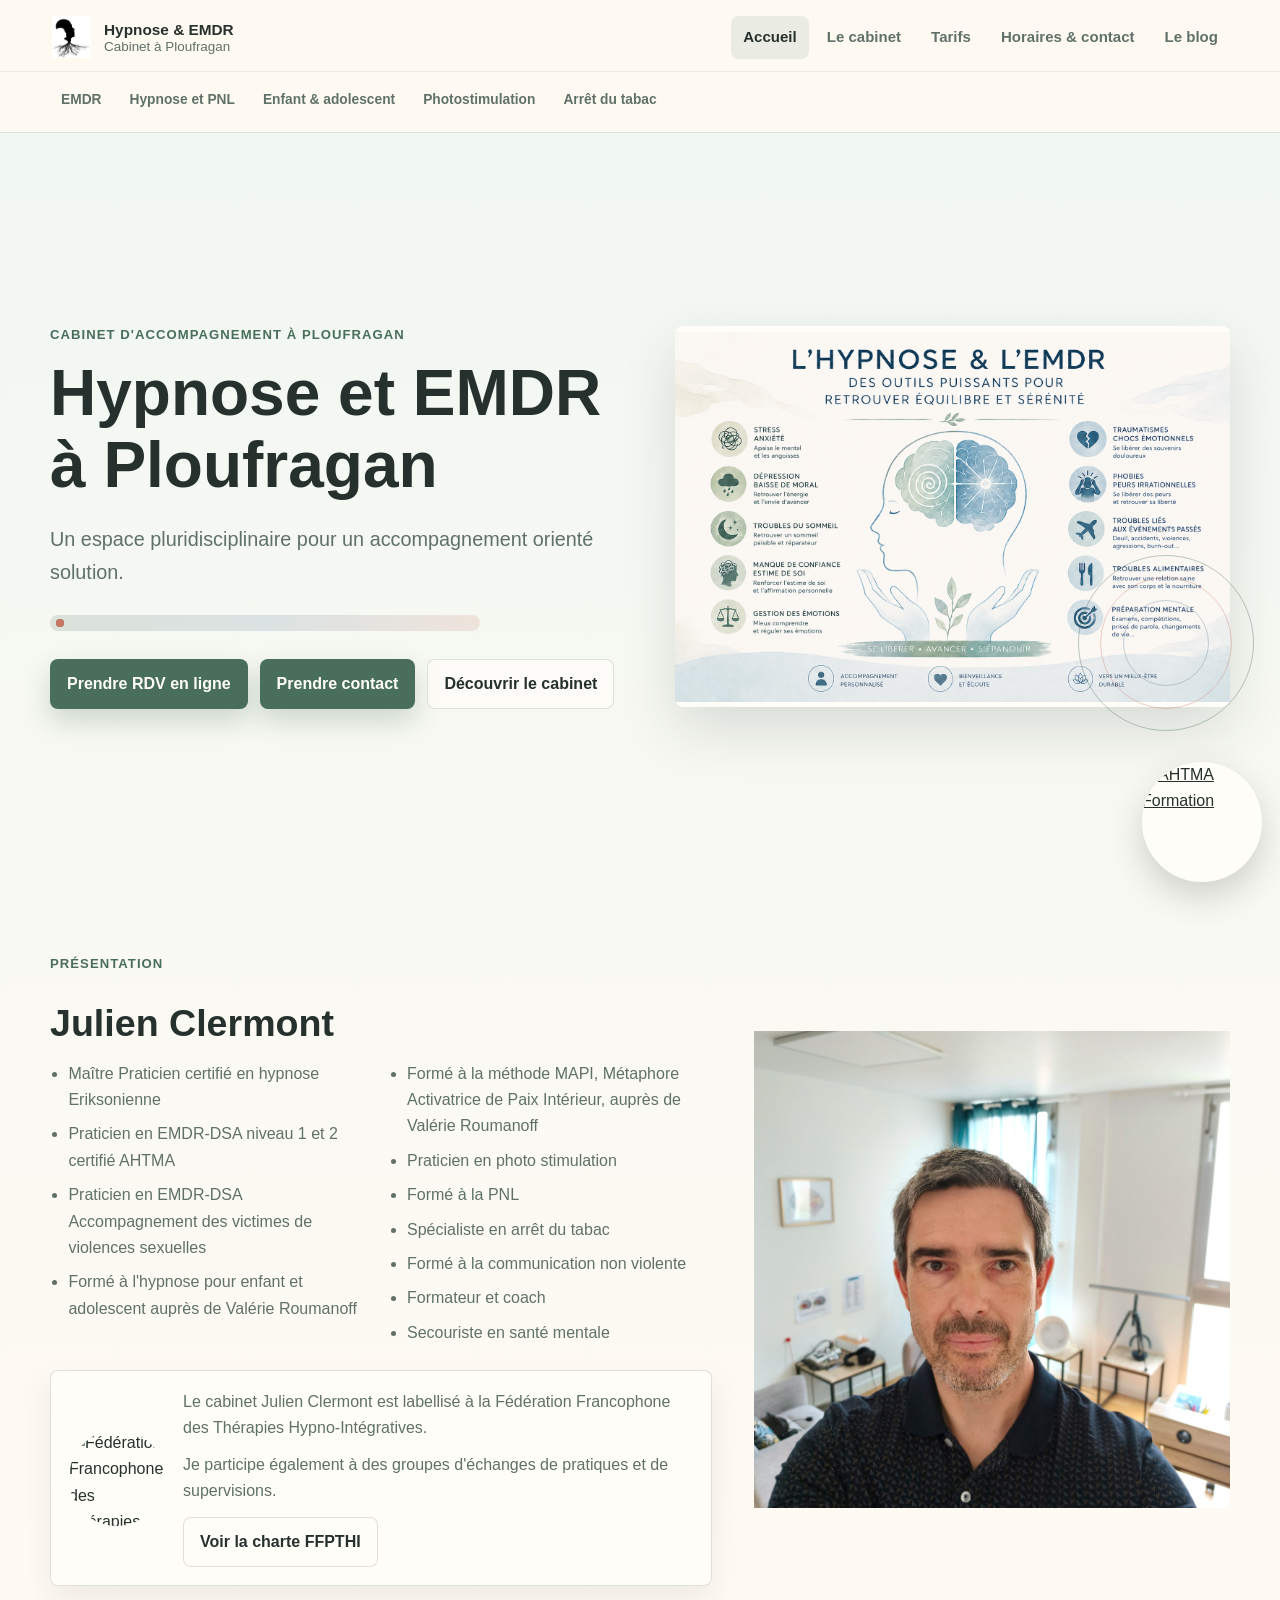
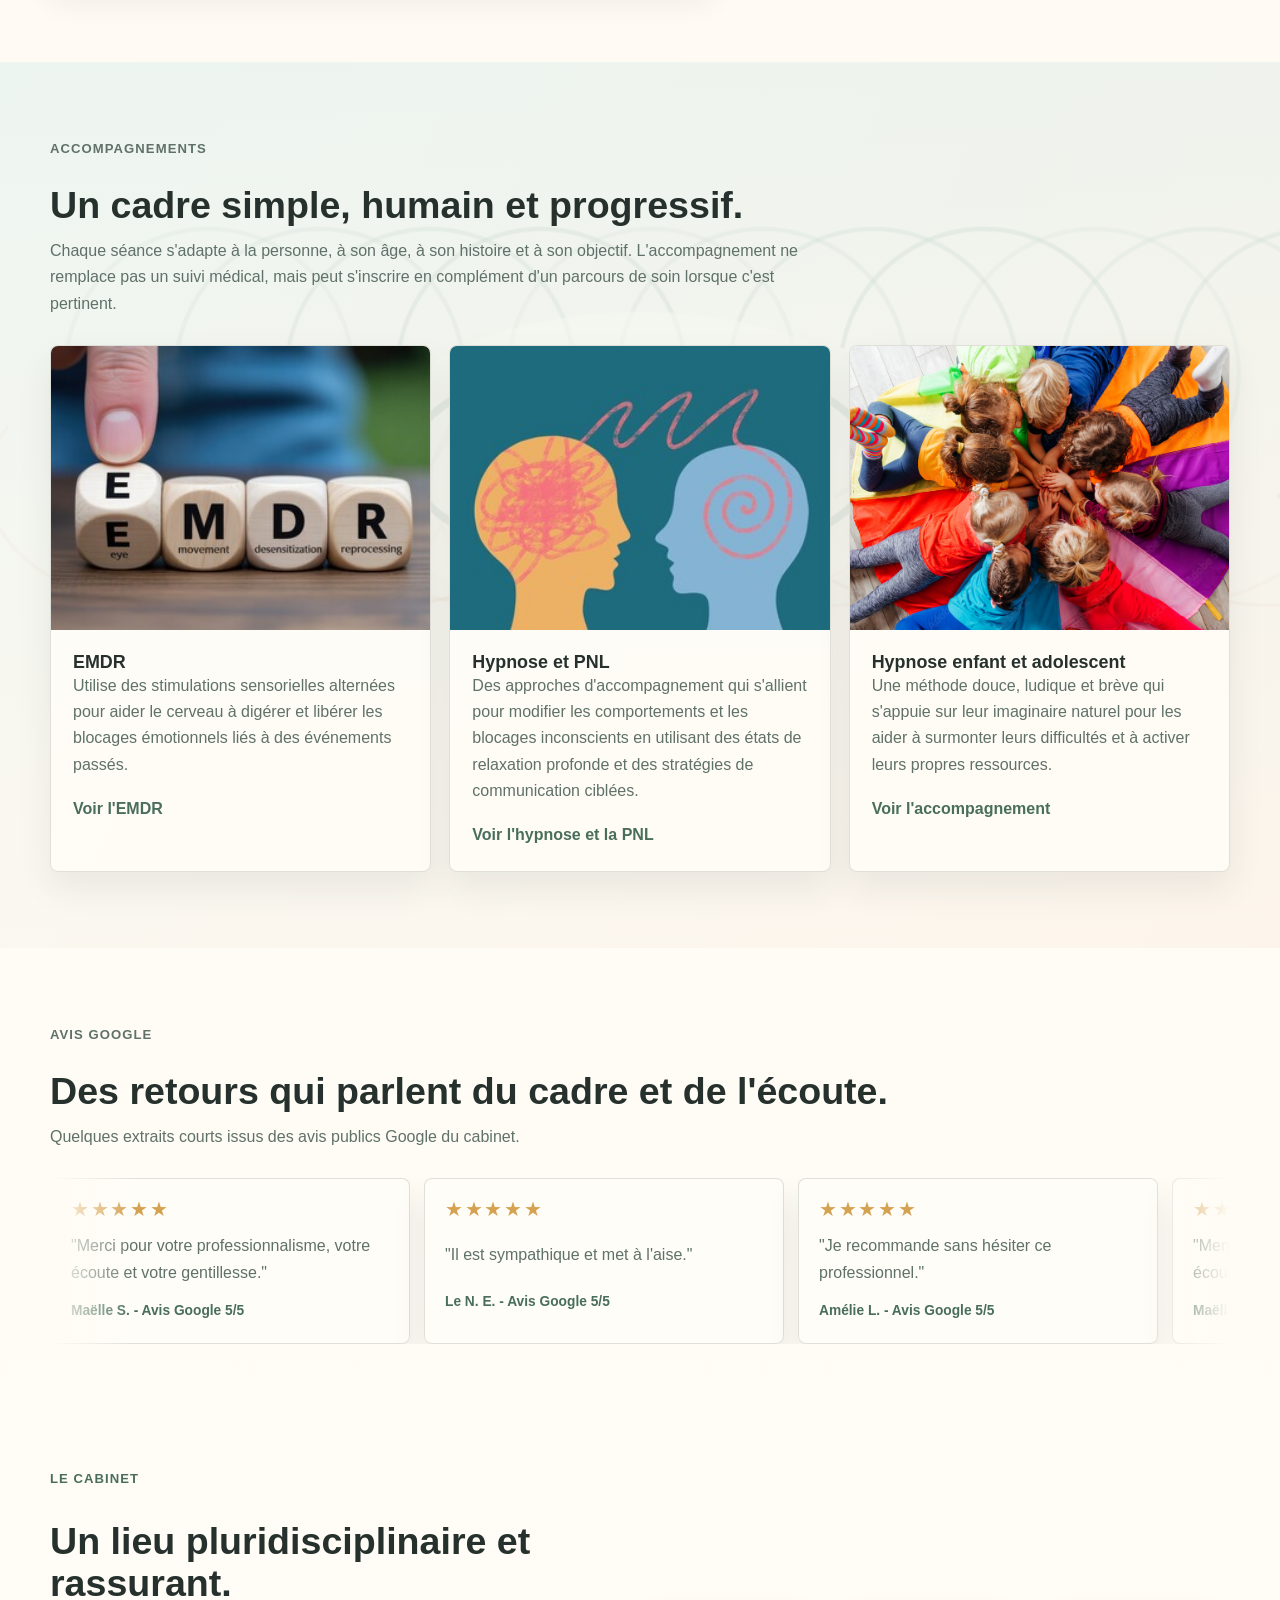
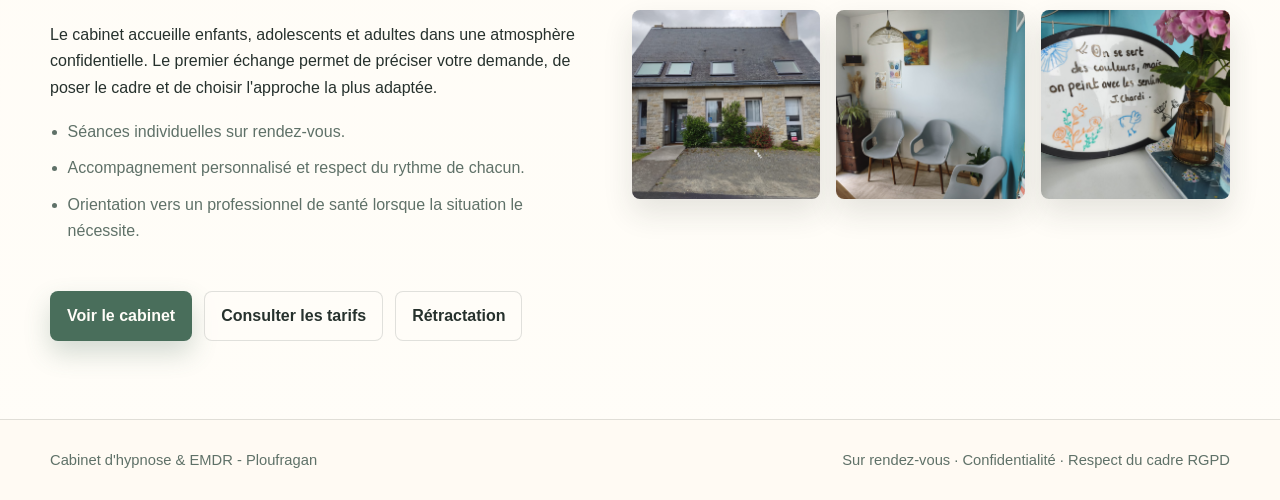
==== commit db67d052: "Add files via upload" ====
--- a/index.html
+++ b/index.html
@@ -13,11 +13,11 @@
   <meta property="og:title" content="Hypnose EMDR à Ploufragan | Julien Clermont">
   <meta property="og:description" content="Cabinet d'hypnose, EMDR, PNL et photostimulation à Ploufragan. Rendez-vous au cabinet, à domicile ou en téléconsultation.">
   <meta property="og:url" content="https://www.hypnosejulienclermont.bzh/">
-  <meta property="og:image" content="https://www.hypnosejulienclermont.bzh/assets/images/logo.png">
+  <meta property="og:image" content="https://www.hypnosejulienclermont.bzh/assets/images/presentation-globale.png">
   <meta name="twitter:card" content="summary_large_image">
   <meta name="twitter:title" content="Hypnose EMDR à Ploufragan | Julien Clermont">
   <meta name="twitter:description" content="Cabinet d'hypnose et EMDR à Ploufragan. Séances sur rendez-vous avec Julien Clermont.">
-  <meta name="twitter:image" content="https://www.hypnosejulienclermont.bzh/assets/images/logo.png">
+  <meta name="twitter:image" content="https://www.hypnosejulienclermont.bzh/assets/images/presentation-globale.png">
   <link rel="stylesheet" href="assets/css/style.css">
   <script type="application/ld+json">
   {
@@ -52,11 +52,10 @@
       "@type": "OfferCatalog",
       "name": "Accompagnements",
       "itemListElement": [
-        { "@type": "Offer", "name": "Hypnose ericksonienne" },
         { "@type": "Offer", "name": "EMDR-DSA" },
+        { "@type": "Offer", "name": "Hypnose et PNL" },
         { "@type": "Offer", "name": "Hypnose enfant et adolescent" },
         { "@type": "Offer", "name": "Photostimulation" },
-        { "@type": "Offer", "name": "PNL" },
         { "@type": "Offer", "name": "Sevrage tabagique" }
       ]
     },
@@ -88,11 +87,11 @@
     </div>
     <div class="subnav-wrap">
       <nav class="subnav" aria-label="Accompagnements">
+        <a href="cabinet/emdr.html">EMDR</a>
+        <a href="cabinet/hypnose-eriksonienne.html">Hypnose et PNL</a>
         <a href="cabinet/hypnose-enfant-et-adolescent.html">Enfant &amp; adolescent</a>
-        <a href="cabinet/hypnose-eriksonienne.html">Hypnose ericksonienne</a>
-        <a href="cabinet/emdr.html">EMDR</a>
         <a href="cabinet/photostimulation.html">Photostimulation</a>
-        <a href="cabinet/pnl.html">PNL</a>
+        <a href="cabinet/arret-du-tabac.html">Arrêt du tabac</a>
       </nav>
     </div>
   </header>
@@ -101,8 +100,8 @@
     <section class="hero">
       <div>
         <p class="eyebrow">Cabinet d'accompagnement à Ploufragan</p>
-        <h1>Hypnose et EMDR à Ploufragan.</h1>
-        <p class="lead">Un espace de consultation calme pour avancer à votre rythme, accueillir ce qui se présente et retrouver des repères plus apaisés dans le quotidien.</p>
+        <h1>Hypnose et EMDR à Ploufragan</h1>
+        <p class="lead">Un espace pluridisciplinaire pour un accompagnement orienté solution.</p>
         <div class="bilateral-track" aria-hidden="true"></div>
         <div class="hero-actions">
           <a class="button" href="https://www.ubiclic.com/autre/ploufragan/julien-clermont" target="_blank" rel="noopener">Prendre RDV en ligne</a>
@@ -111,7 +110,7 @@
         </div>
       </div>
       <div class="hero-media">
-        <img src="assets/images/hero-cabinet.png" alt="Ambiance douce d'un cabinet d'accompagnement">
+        <img src="assets/images/presentation-globale.png" alt="L'hypnose et l'EMDR, des outils pour retrouver équilibre et sérénité">
         <div class="focus-rings" aria-hidden="true">
           <span></span>
           <span></span>
@@ -127,6 +126,7 @@
         <ul class="presentation-list">
           <li>Maître Praticien certifié en hypnose Eriksonienne</li>
           <li>Praticien en EMDR-DSA niveau 1 et 2 certifié AHTMA</li>
+          <li>Praticien en EMDR-DSA Accompagnement des victimes de violences sexuelles</li>
           <li>Formé à l'hypnose pour enfant et adolescent auprès de Valérie Roumanoff</li>
           <li>Formé à la méthode MAPI, Métaphore Activatrice de Paix Intérieur, auprès de Valérie Roumanoff</li>
           <li>Praticien en photo stimulation</li>
@@ -152,7 +152,7 @@
         </div>
       </div>
       <figure class="presentation-photo">
-        <img src="assets/images/julien-clermont-portrait-square.png" width="1024" height="1024" alt="Portrait de Julien Clermont">
+        <img src="assets/images/photo-julien.png" width="2048" height="1953" alt="Portrait de Julien Clermont dans son cabinet">
       </figure>
     </section>
 
@@ -164,36 +164,78 @@
       </div>
       <div class="grid">
         <article class="card">
-          <img src="assets/images/cabinet-accueil.png" alt="Espace d'accueil du cabinet">
+          <img src="assets/images/emdr-2.jpg" alt="Illustration EMDR avec cubes en bois">
           <div class="card-body">
-            <h3>Hypnose</h3>
-            <p>Une approche douce pour mobiliser l'attention, les ressources et les capacités d'adaptation.</p>
-            <a class="card-link" href="cabinet/hypnose-eriksonienne.html">Voir l'hypnose</a>
+            <h3>EMDR</h3>
+            <p>Utilise des stimulations sensorielles alternées pour aider le cerveau à digérer et libérer les blocages émotionnels liés à des événements passés.</p>
+            <a class="card-link" href="cabinet/emdr.html">Voir l'EMDR</a>
           </div>
         </article>
         <article class="card">
-          <img src="assets/images/motif-bilateral.png" alt="Motif évoquant la stimulation bilatérale">
+          <img src="assets/images/hypnose.jpg" alt="Illustration autour de l'hypnose et de la PNL">
           <div class="card-body">
-            <h3>EMDR</h3>
-            <p>Un travail encadré autour des souvenirs, des émotions et des sensations qui restent présentes.</p>
-            <a class="card-link" href="cabinet/emdr.html">Voir l'EMDR</a>
+            <h3>Hypnose et PNL</h3>
+            <p>Des approches d'accompagnement qui s'allient pour modifier les comportements et les blocages inconscients en utilisant des états de relaxation profonde et des stratégies de communication ciblées.</p>
+            <a class="card-link" href="cabinet/hypnose-eriksonienne.html">Voir l'hypnose et la PNL</a>
           </div>
         </article>
         <article class="card">
-          <img src="assets/images/cabinet-fauteuil.png" alt="Fauteuil de consultation dans une ambiance calme">
+          <img src="assets/images/hypnose-enfant-ado-2.jpg" alt="Enfants rassemblés pendant une activité collective">
           <div class="card-body">
-            <h3>PNL &amp; photostimulation</h3>
-            <p>Des outils complémentaires pour clarifier un objectif, soutenir le changement et favoriser l'apaisement.</p>
-            <a class="card-link" href="cabinet/pnl.html">Voir les outils</a>
+            <h3>Hypnose enfant et adolescent</h3>
+            <p>Une méthode douce, ludique et brève qui s'appuie sur leur imaginaire naturel pour les aider à surmonter leurs difficultés et à activer leurs propres ressources.</p>
+            <a class="card-link" href="cabinet/hypnose-enfant-et-adolescent.html">Voir l'accompagnement</a>
           </div>
         </article>
+      </div>
+    </section>
+
+    <section class="section" id="avis-google-accueil">
+      <div class="section-head">
+        <p class="eyebrow">Avis Google</p>
+        <h2>Des retours qui parlent du cadre et de l'écoute.</h2>
+        <p>Quelques extraits courts issus des avis publics Google du cabinet.</p>
+      </div>
+      <div class="reviews-marquee" aria-label="Avis Google">
+        <div class="reviews-track">
+          <article class="review-card">
+            <div class="review-stars" aria-label="5 étoiles">★★★★★</div>
+            <p>"Merci pour votre professionnalisme, votre écoute et votre gentillesse."</p>
+            <span>Maëlle S. - Avis Google 5/5</span>
+          </article>
+          <article class="review-card">
+            <div class="review-stars" aria-label="5 étoiles">★★★★★</div>
+            <p>"Il est sympathique et met à l'aise."</p>
+            <span>Le N. E. - Avis Google 5/5</span>
+          </article>
+          <article class="review-card">
+            <div class="review-stars" aria-label="5 étoiles">★★★★★</div>
+            <p>"Je recommande sans hésiter ce professionnel."</p>
+            <span>Amélie L. - Avis Google 5/5</span>
+          </article>
+          <article class="review-card">
+            <div class="review-stars" aria-label="5 étoiles">★★★★★</div>
+            <p>"Merci pour votre professionnalisme, votre écoute et votre gentillesse."</p>
+            <span>Maëlle S. - Avis Google 5/5</span>
+          </article>
+          <article class="review-card">
+            <div class="review-stars" aria-label="5 étoiles">★★★★★</div>
+            <p>"Il est sympathique et met à l'aise."</p>
+            <span>Le N. E. - Avis Google 5/5</span>
+          </article>
+          <article class="review-card">
+            <div class="review-stars" aria-label="5 étoiles">★★★★★</div>
+            <p>"Je recommande sans hésiter ce professionnel."</p>
+            <span>Amélie L. - Avis Google 5/5</span>
+          </article>
+        </div>
       </div>
     </section>
 
     <section class="split-section">
       <div class="copy-flow">
         <p class="eyebrow">Le cabinet</p>
-        <h2>Un lieu pensé pour ralentir.</h2>
+        <h2>Un lieu pluridisciplinaire et rassurant.</h2>
         <p>Le cabinet accueille enfants, adolescents et adultes dans une atmosphère confidentielle. Le premier échange permet de préciser votre demande, de poser le cadre et de choisir l'approche la plus adaptée.</p>
         <ul class="check-list">
           <li>Séances individuelles sur rendez-vous.</li>
@@ -207,9 +249,9 @@
         </div>
       </div>
       <div class="photo-grid">
-        <img src="assets/images/cabinet-accueil.png" alt="Vue d'ambiance du cabinet">
-        <img src="assets/images/cabinet-fauteuil.png" alt="Fauteuil de séance">
-        <img src="assets/images/cabinet-salle.png" alt="Salle de consultation">
+        <img src="assets/images/cabinet-exterieur.jpeg" alt="Façade du cabinet Julien Clermont à Ploufragan">
+        <img src="assets/images/salle-attente.jpeg" alt="Salle d'attente du cabinet">
+        <img src="assets/images/salle-attente-2.jpeg" alt="Espace d'accueil et salle d'attente">
       </div>
     </section>
   </main>
@@ -224,9 +266,5 @@
   <a class="corner-badge" href="https://ahtma-formation.fr/" target="_blank" rel="noopener" aria-label="Voir le site AHTMA Formation">
     <img src="https://storage.e.jimdo.com/cdn-cgi/image/quality=85,fit=scale-down,format=auto,trim=0;0;0;0,width=120,height=120/image/180222898/83ba58d7-f3de-4e57-ac47-112666829cab.png" width="120" height="120" alt="AHTMA Formation">
   </a>
-  <a class="whatsapp-pop" href="https://api.whatsapp.com/send/?phone=33780991214&amp;text=&amp;type=phone_number&amp;app_absent=0" target="_blank" rel="noopener" aria-label="Contacter le cabinet sur WhatsApp">
-    <img src="assets/images/whatsapp-icon.svg" width="32" height="32" alt="">
-    <span>WhatsApp</span>
-  </a>
 </body>
 </html>
--- a/assets/css/style.css
+++ b/assets/css/style.css
@@ -57,11 +57,11 @@
 
 h1 {
   max-width: 760px;
-  font-size: clamp(2.45rem, 7vw, 5.7rem);
+  font-size: clamp(2.1rem, 5vw, 4.35rem);
 }
 
 h2 {
-  font-size: clamp(1.8rem, 4vw, 3rem);
+  font-size: clamp(1.55rem, 3vw, 2.35rem);
 }
 
 h3 {
@@ -280,7 +280,8 @@
 
 .hero-media img {
   aspect-ratio: 16 / 11;
-  object-fit: cover;
+  object-fit: contain;
+  background: #fffdf8;
 }
 
 .focus-rings {
@@ -577,6 +578,10 @@
   font-weight: 800;
 }
 
+.price-card h2 {
+  font-size: 1.28rem;
+}
+
 .tag {
   display: inline-flex;
   min-height: 30px;
@@ -846,6 +851,28 @@
   font-weight: 750;
 }
 
+.reviews-marquee {
+  width: min(var(--max), calc(100% - 32px));
+  margin: 0 auto;
+  overflow: hidden;
+  mask-image: linear-gradient(90deg, transparent, #000 7%, #000 93%, transparent);
+}
+
+.reviews-track {
+  display: flex;
+  gap: 14px;
+  width: max-content;
+  animation: reviews-scroll 36s linear infinite;
+}
+
+.reviews-track .review-card {
+  width: min(360px, calc(100vw - 54px));
+}
+
+.reviews-marquee:hover .reviews-track {
+  animation-play-state: paused;
+}
+
 .google-widget-slot {
   grid-column: 1 / -1;
   min-height: 90px;
@@ -859,6 +886,117 @@
 
 .google-widget-slot:empty::before {
   content: "Emplacement widget Google Reviews";
+}
+
+.video-embed {
+  display: grid;
+  gap: 16px;
+}
+
+.video-launch,
+.video-frame,
+.video-embed iframe {
+  width: 100%;
+  aspect-ratio: 16 / 9;
+}
+
+.video-launch {
+  position: relative;
+  display: block;
+  overflow: hidden;
+  padding: 0;
+  border: 0;
+  border-radius: var(--radius);
+  color: #fffdf8;
+  background: var(--ink);
+  box-shadow: var(--shadow);
+  cursor: pointer;
+  text-align: left;
+}
+
+.video-launch img {
+  width: 100%;
+  height: 100%;
+  object-fit: cover;
+  opacity: 0.74;
+  transition: transform 220ms ease, opacity 220ms ease;
+}
+
+.video-launch:hover img {
+  transform: scale(1.03);
+  opacity: 0.56;
+}
+
+.video-launch::after {
+  content: "";
+  position: absolute;
+  inset: 0;
+  background: linear-gradient(180deg, transparent 28%, rgba(38, 49, 45, 0.78));
+}
+
+.play-icon {
+  position: absolute;
+  inset: 50% auto auto 50%;
+  z-index: 1;
+  width: 74px;
+  height: 74px;
+  border-radius: 50%;
+  background: rgba(255, 253, 248, 0.94);
+  transform: translate(-50%, -50%);
+  box-shadow: 0 18px 42px rgba(38, 49, 45, 0.28);
+}
+
+.play-icon::before {
+  content: "";
+  position: absolute;
+  left: 30px;
+  top: 23px;
+  width: 0;
+  height: 0;
+  border-top: 14px solid transparent;
+  border-bottom: 14px solid transparent;
+  border-left: 20px solid var(--clay);
+}
+
+.video-copy {
+  position: absolute;
+  left: 24px;
+  right: 24px;
+  bottom: 22px;
+  z-index: 1;
+  display: grid;
+  gap: 6px;
+}
+
+.video-copy strong {
+  font-size: clamp(1.2rem, 3vw, 2rem);
+  line-height: 1.1;
+}
+
+.video-copy small,
+.video-fallback {
+  font-size: 0.94rem;
+}
+
+.video-fallback {
+  color: var(--muted);
+}
+
+.video-fallback a {
+  color: var(--sage-dark);
+  font-weight: 750;
+}
+
+.video-embed iframe {
+  display: block;
+  border: 0;
+  border-radius: var(--radius);
+  box-shadow: var(--shadow);
+  background: #fffdf8;
+}
+
+.video-embed .button {
+  width: fit-content;
 }
 
 .cta-band {
@@ -925,37 +1063,6 @@
   border-radius: 50%;
 }
 
-.whatsapp-pop {
-  position: fixed;
-  left: 18px;
-  bottom: 18px;
-  z-index: 31;
-  min-height: 54px;
-  display: inline-flex;
-  align-items: center;
-  gap: 10px;
-  padding: 10px 14px 10px 11px;
-  border-radius: 999px;
-  color: #fffdf8;
-  background: #1fae5b;
-  box-shadow: 0 14px 34px rgba(38, 49, 45, 0.22);
-  font-weight: 800;
-  text-decoration: none;
-  transition: transform 180ms ease, box-shadow 180ms ease, background 180ms ease;
-}
-
-.whatsapp-pop:hover {
-  transform: translateY(-2px);
-  background: #178f4a;
-  box-shadow: 0 18px 42px rgba(38, 49, 45, 0.28);
-}
-
-.whatsapp-pop img {
-  width: 34px;
-  height: 34px;
-  flex: 0 0 34px;
-}
-
 @keyframes slow-breathe {
   0%,
   100% {
@@ -985,6 +1092,15 @@
   }
   50% {
     left: calc(100% - 14px);
+  }
+}
+
+@keyframes reviews-scroll {
+  from {
+    transform: translateX(0);
+  }
+  to {
+    transform: translateX(calc(-50% - 7px));
   }
 }
 
@@ -1072,7 +1188,7 @@
   }
 
   h1 {
-    font-size: clamp(2.1rem, 15vw, 3.35rem);
+    font-size: clamp(1.9rem, 12vw, 2.85rem);
   }
 
   .section {
@@ -1081,23 +1197,6 @@
 
   .cta-band {
     padding: 28px 22px;
-  }
-
-  .whatsapp-pop {
-    width: 58px;
-    height: 58px;
-    min-height: 58px;
-    justify-content: center;
-    padding: 0;
-  }
-
-  .whatsapp-pop span {
-    position: absolute;
-    width: 1px;
-    height: 1px;
-    overflow: hidden;
-    clip: rect(0 0 0 0);
-    white-space: nowrap;
   }
 
   .focus-rings {
@@ -1105,6 +1204,11 @@
     bottom: -34px;
     width: 132px;
     height: 132px;
+  }
+
+  .reviews-marquee {
+    width: min(100% - 22px, var(--max));
+    mask-image: none;
   }
 }
 
@@ -1117,4 +1221,8 @@
     scroll-behavior: auto !important;
     transition-duration: 0.001ms !important;
   }
-}
+
+  .reviews-track {
+    animation: none;
+  }
+}
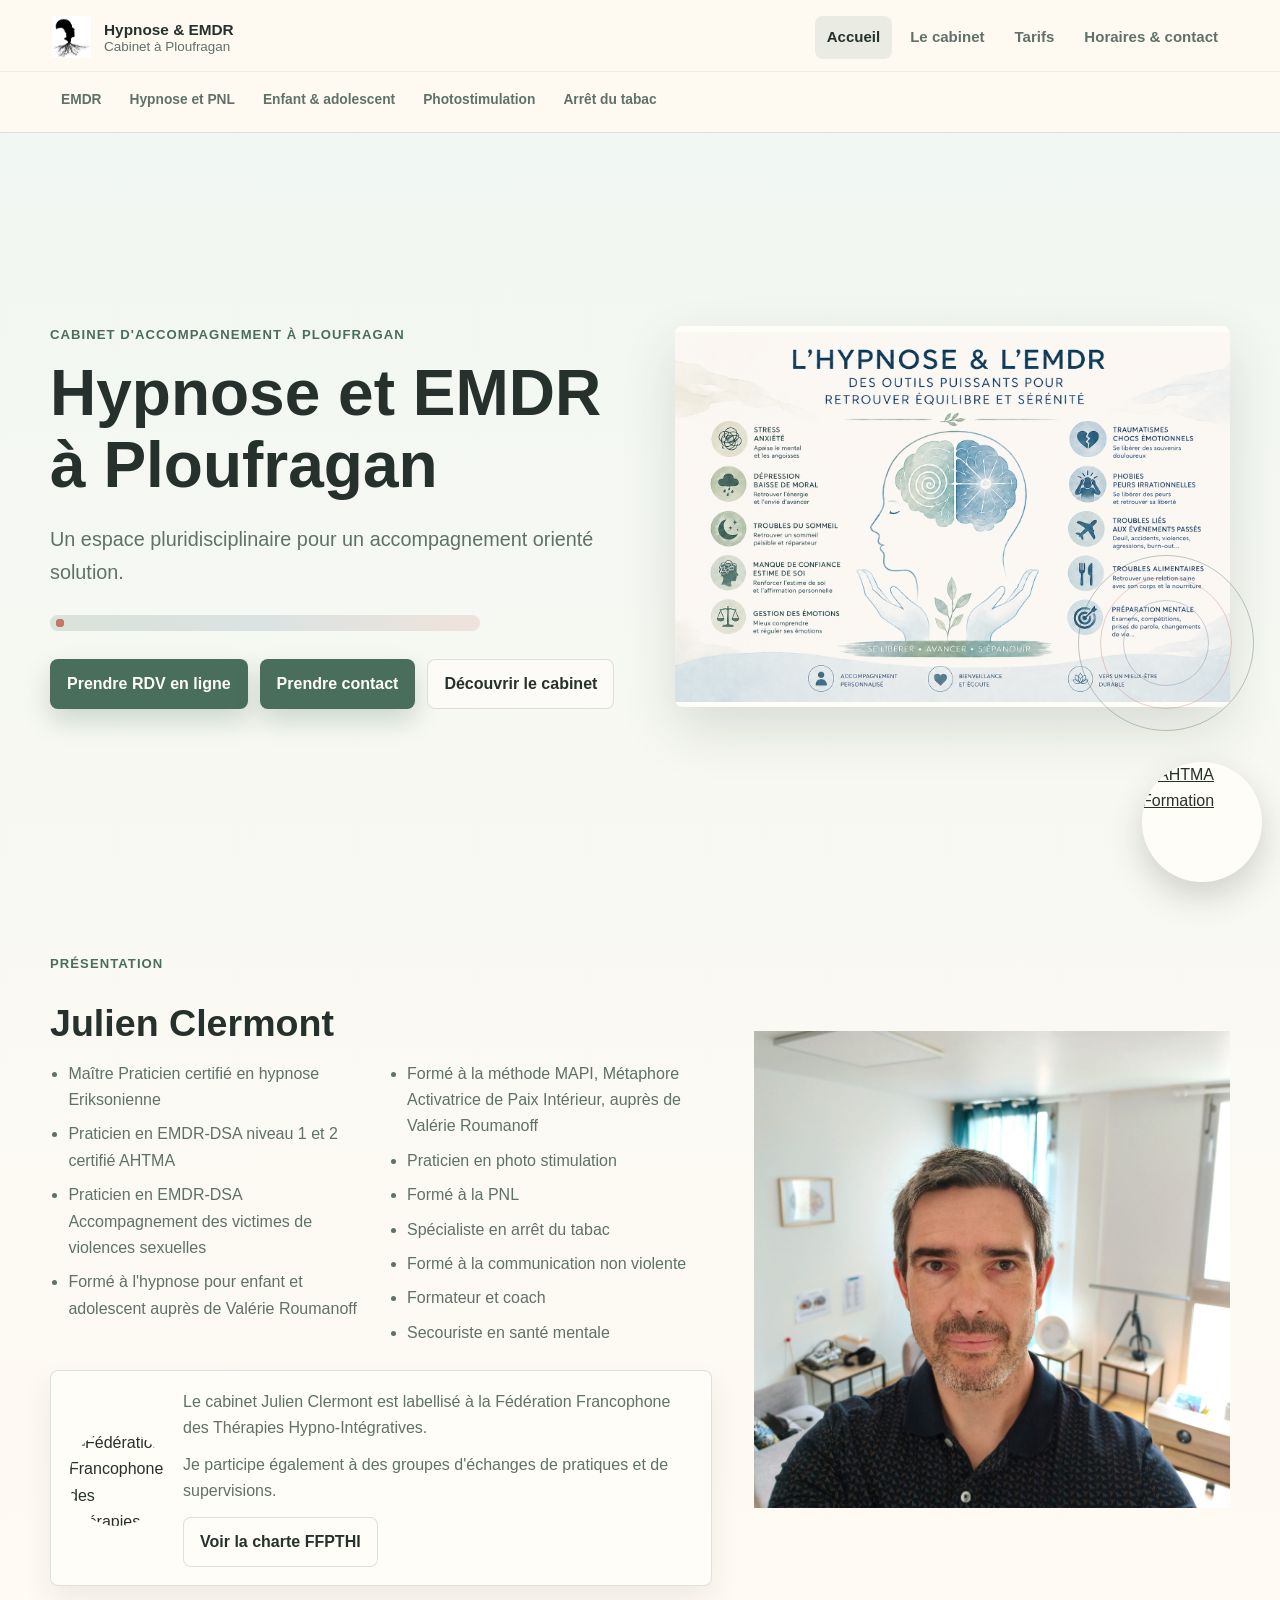
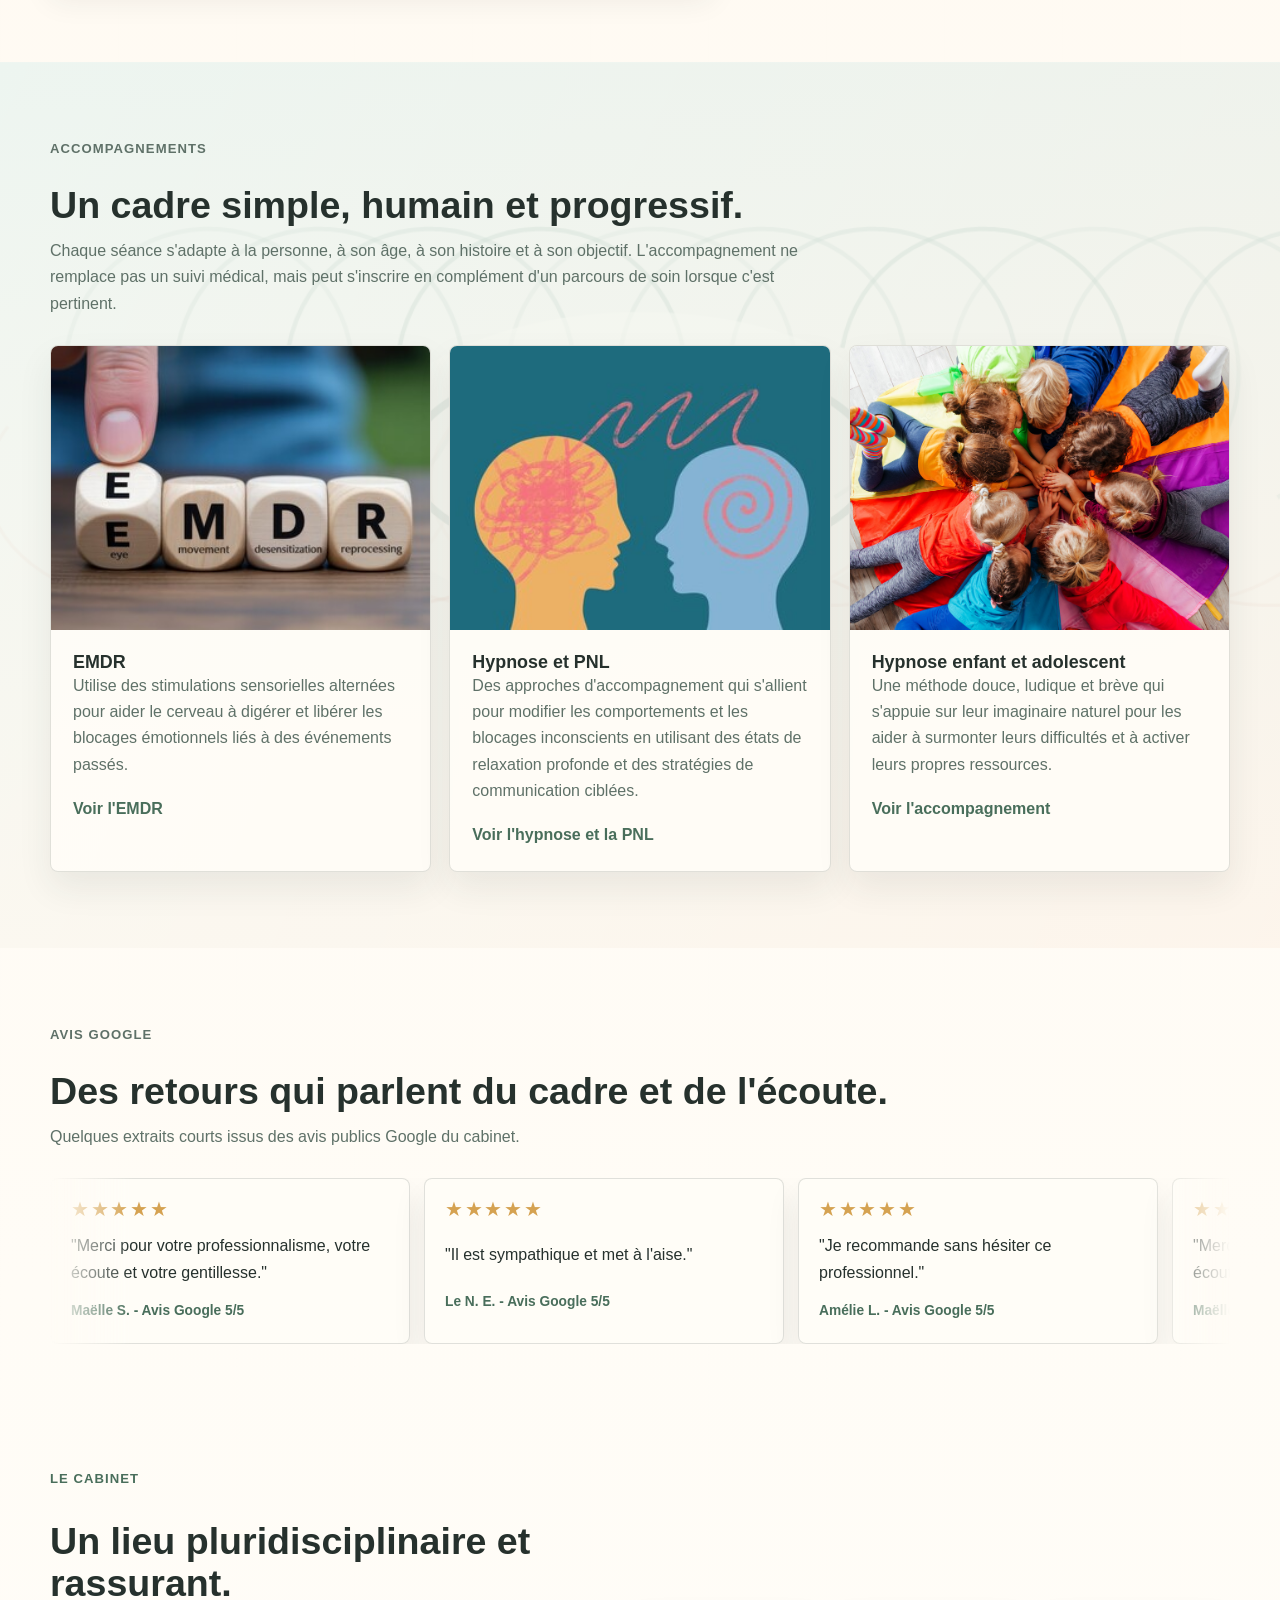
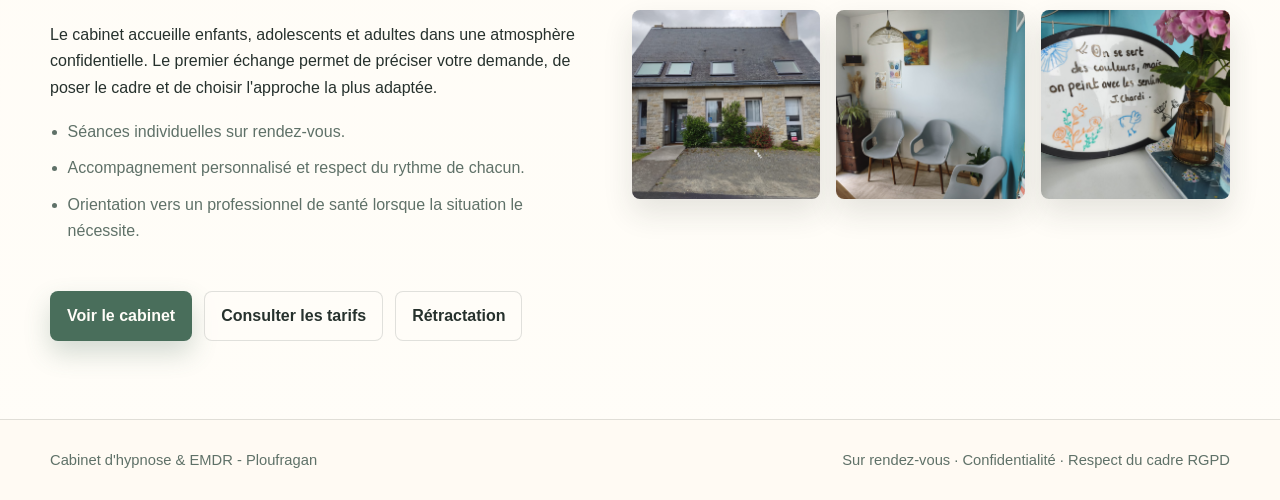
==== commit fb2c32d6: "Add files via upload" ====
--- a/index.html
+++ b/index.html
@@ -82,7 +82,6 @@
         <a href="le-cabinet.html">Le cabinet</a>
         <a href="tarifs.html">Tarifs</a>
         <a href="horaires-et-contact.html">Horaires &amp; contact</a>
-        <a href="le-blog.html">Le blog</a>
       </nav>
     </div>
     <div class="subnav-wrap">
--- a/assets/css/style.css
+++ b/assets/css/style.css
@@ -695,114 +695,13 @@
   text-transform: uppercase;
 }
 
-.youtube-wrap {
-  width: min(var(--max), calc(100% - 32px));
-  margin: 0 auto;
-  display: grid;
-  grid-template-columns: minmax(260px, 0.7fr) minmax(0, 1.3fr);
-  gap: 18px;
-}
-
-.youtube-summary,
-.video-card {
+.review-card {
   border: 1px solid var(--line);
   border-radius: var(--radius);
   background: rgba(255, 253, 248, 0.9);
   box-shadow: 0 16px 34px rgba(38, 49, 45, 0.08);
 }
 
-.youtube-summary {
-  display: grid;
-  align-content: start;
-  gap: 14px;
-  padding: 24px;
-}
-
-.youtube-summary p,
-.video-card p {
-  color: var(--muted);
-}
-
-.youtube-badge {
-  width: fit-content;
-  min-height: 30px;
-  display: inline-flex;
-  align-items: center;
-  padding: 5px 10px;
-  border-radius: 999px;
-  color: #fffdf8;
-  background: #d7362f;
-  font-size: 0.82rem;
-  font-weight: 800;
-}
-
-.video-grid {
-  display: grid;
-  grid-template-columns: repeat(3, minmax(0, 1fr));
-  gap: 14px;
-}
-
-.video-card {
-  overflow: hidden;
-}
-
-.video-thumb {
-  position: relative;
-  display: block;
-  aspect-ratio: 16 / 9;
-  background:
-    linear-gradient(135deg, rgba(73, 110, 91, 0.88), rgba(96, 127, 153, 0.84)),
-    url("../images/motif-bilateral.png") center / cover;
-}
-
-.video-thumb span {
-  position: absolute;
-  inset: 50% auto auto 50%;
-  width: 58px;
-  height: 58px;
-  border-radius: 50%;
-  background: rgba(255, 253, 248, 0.94);
-  transform: translate(-50%, -50%);
-  box-shadow: 0 14px 30px rgba(38, 49, 45, 0.2);
-}
-
-.video-thumb span::before {
-  content: "";
-  position: absolute;
-  left: 23px;
-  top: 18px;
-  width: 0;
-  height: 0;
-  border-top: 11px solid transparent;
-  border-bottom: 11px solid transparent;
-  border-left: 16px solid var(--clay);
-}
-
-.reviews-wrap {
-  width: min(var(--max), calc(100% - 32px));
-  margin: 0 auto;
-  display: grid;
-  grid-template-columns: minmax(260px, 0.72fr) minmax(0, 1.28fr);
-  gap: 18px;
-}
-
-.reviews-summary,
-.review-card,
-.google-widget-slot {
-  border: 1px solid var(--line);
-  border-radius: var(--radius);
-  background: rgba(255, 253, 248, 0.9);
-  box-shadow: 0 16px 34px rgba(38, 49, 45, 0.08);
-}
-
-.reviews-summary {
-  display: grid;
-  align-content: start;
-  gap: 14px;
-  padding: 24px;
-}
-
-.reviews-summary strong,
 .review-stars {
   color: var(--gold);
   font-size: 1.28rem;
@@ -810,35 +709,6 @@
   letter-spacing: 0.08em;
 }
 
-.google-badge {
-  width: fit-content;
-  min-height: 30px;
-  display: inline-flex;
-  align-items: center;
-  padding: 5px 10px;
-  border-radius: 999px;
-  color: #fffdf8;
-  background: linear-gradient(135deg, #4285f4, #34a853 38%, #fbbc05 68%, #ea4335);
-  font-size: 0.82rem;
-  font-weight: 800;
-}
-
-.reviews-summary p,
-.review-card p,
-.google-widget-slot {
-  color: var(--muted);
-}
-
-.reviews-note {
-  font-size: 0.86rem;
-}
-
-.reviews-grid {
-  display: grid;
-  grid-template-columns: repeat(3, minmax(0, 1fr));
-  gap: 14px;
-}
-
 .review-card {
   display: grid;
   gap: 14px;
@@ -871,21 +741,6 @@
 
 .reviews-marquee:hover .reviews-track {
   animation-play-state: paused;
-}
-
-.google-widget-slot {
-  grid-column: 1 / -1;
-  min-height: 90px;
-  display: flex;
-  align-items: center;
-  justify-content: center;
-  padding: 18px;
-  border-style: dashed;
-  text-align: center;
-}
-
-.google-widget-slot:empty::before {
-  content: "Emplacement widget Google Reviews";
 }
 
 .video-embed {
@@ -1115,8 +970,6 @@
   .hero,
   .split-section,
   .contact-grid,
-  .reviews-wrap,
-  .youtube-wrap,
   .presentation-section {
     grid-template-columns: 1fr;
   }
@@ -1136,9 +989,7 @@
   }
 
   .grid,
-  .photo-grid,
-  .reviews-grid,
-  .video-grid {
+  .photo-grid {
     grid-template-columns: 1fr 1fr;
   }
 }
@@ -1156,8 +1007,7 @@
   .subnav,
   .footer-inner,
   .presentation-section,
-  .reviews-wrap,
-  .youtube-wrap {
+  .reviews-marquee {
     width: min(100% - 22px, var(--max));
   }
 
@@ -1173,9 +1023,7 @@
   .grid,
   .price-grid,
   .photo-grid,
-  .feature-list,
-  .reviews-grid,
-  .video-grid {
+  .feature-list {
     grid-template-columns: 1fr;
   }
 
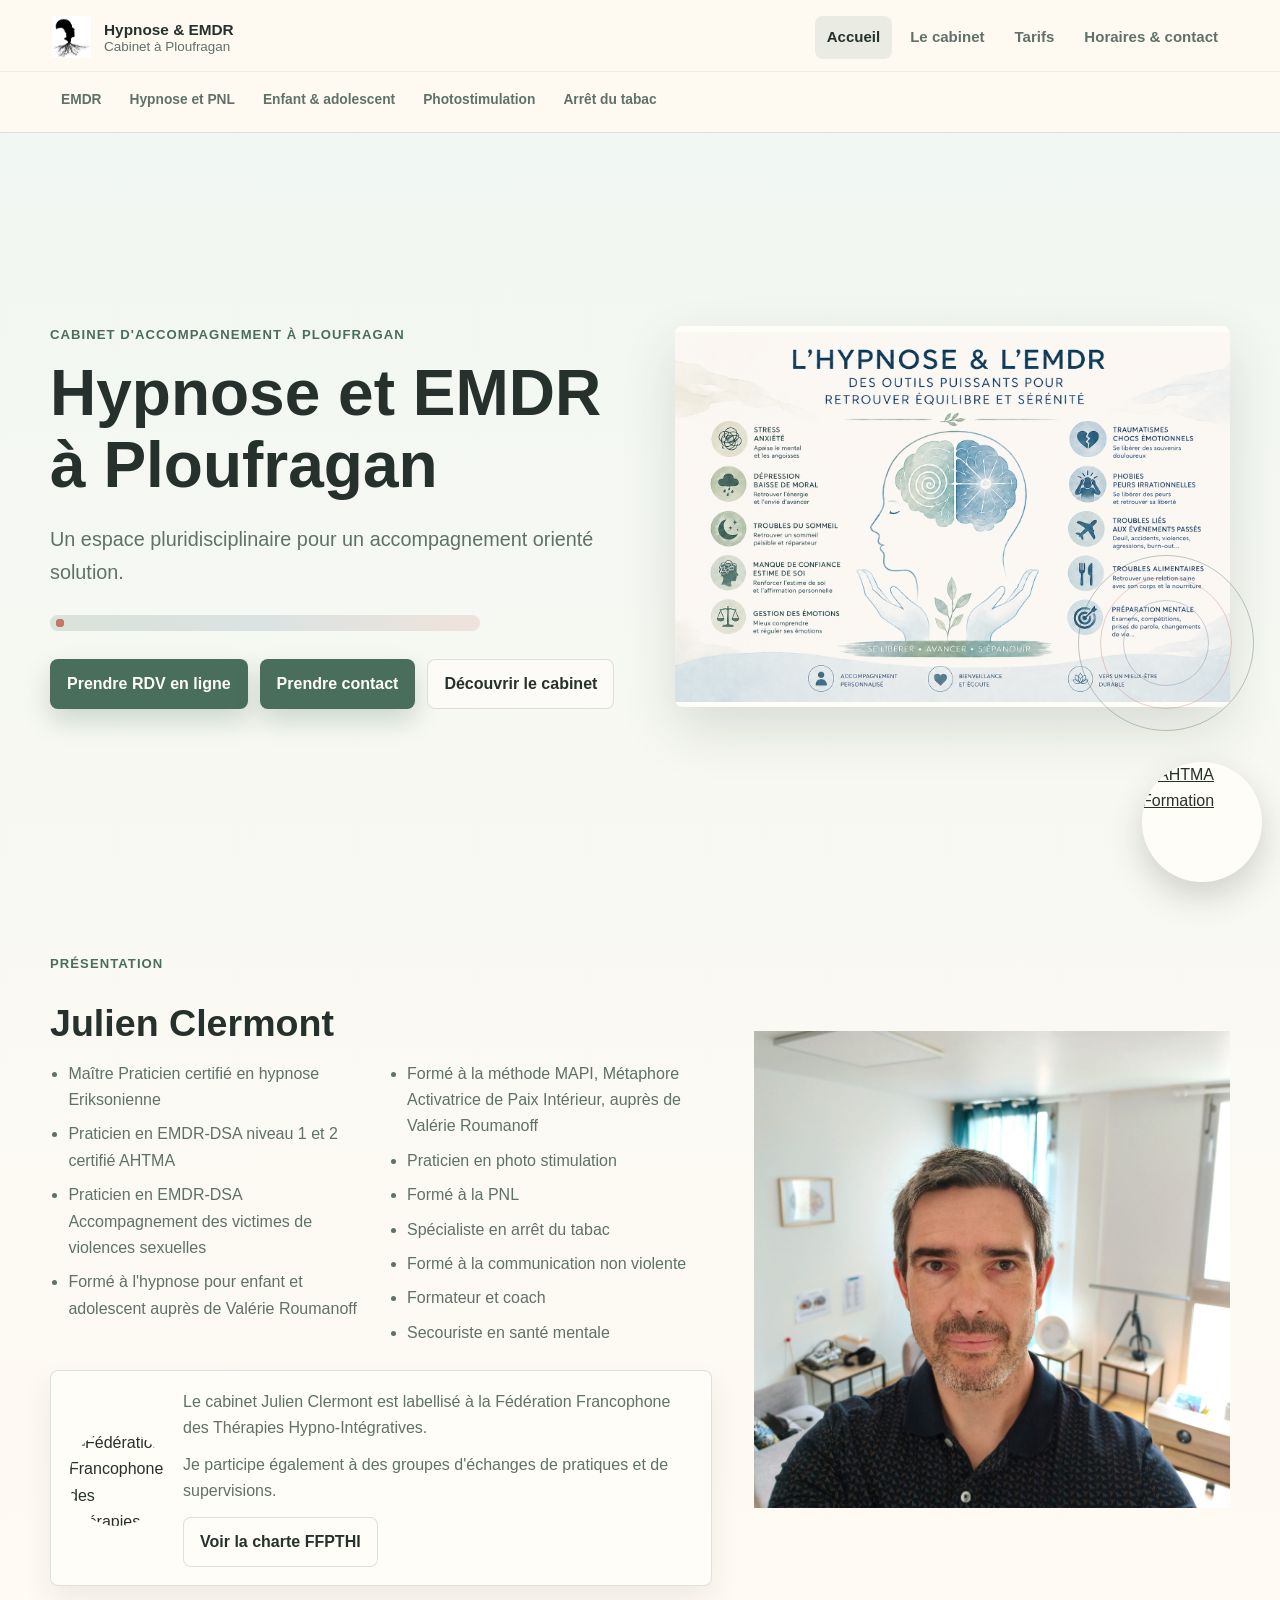
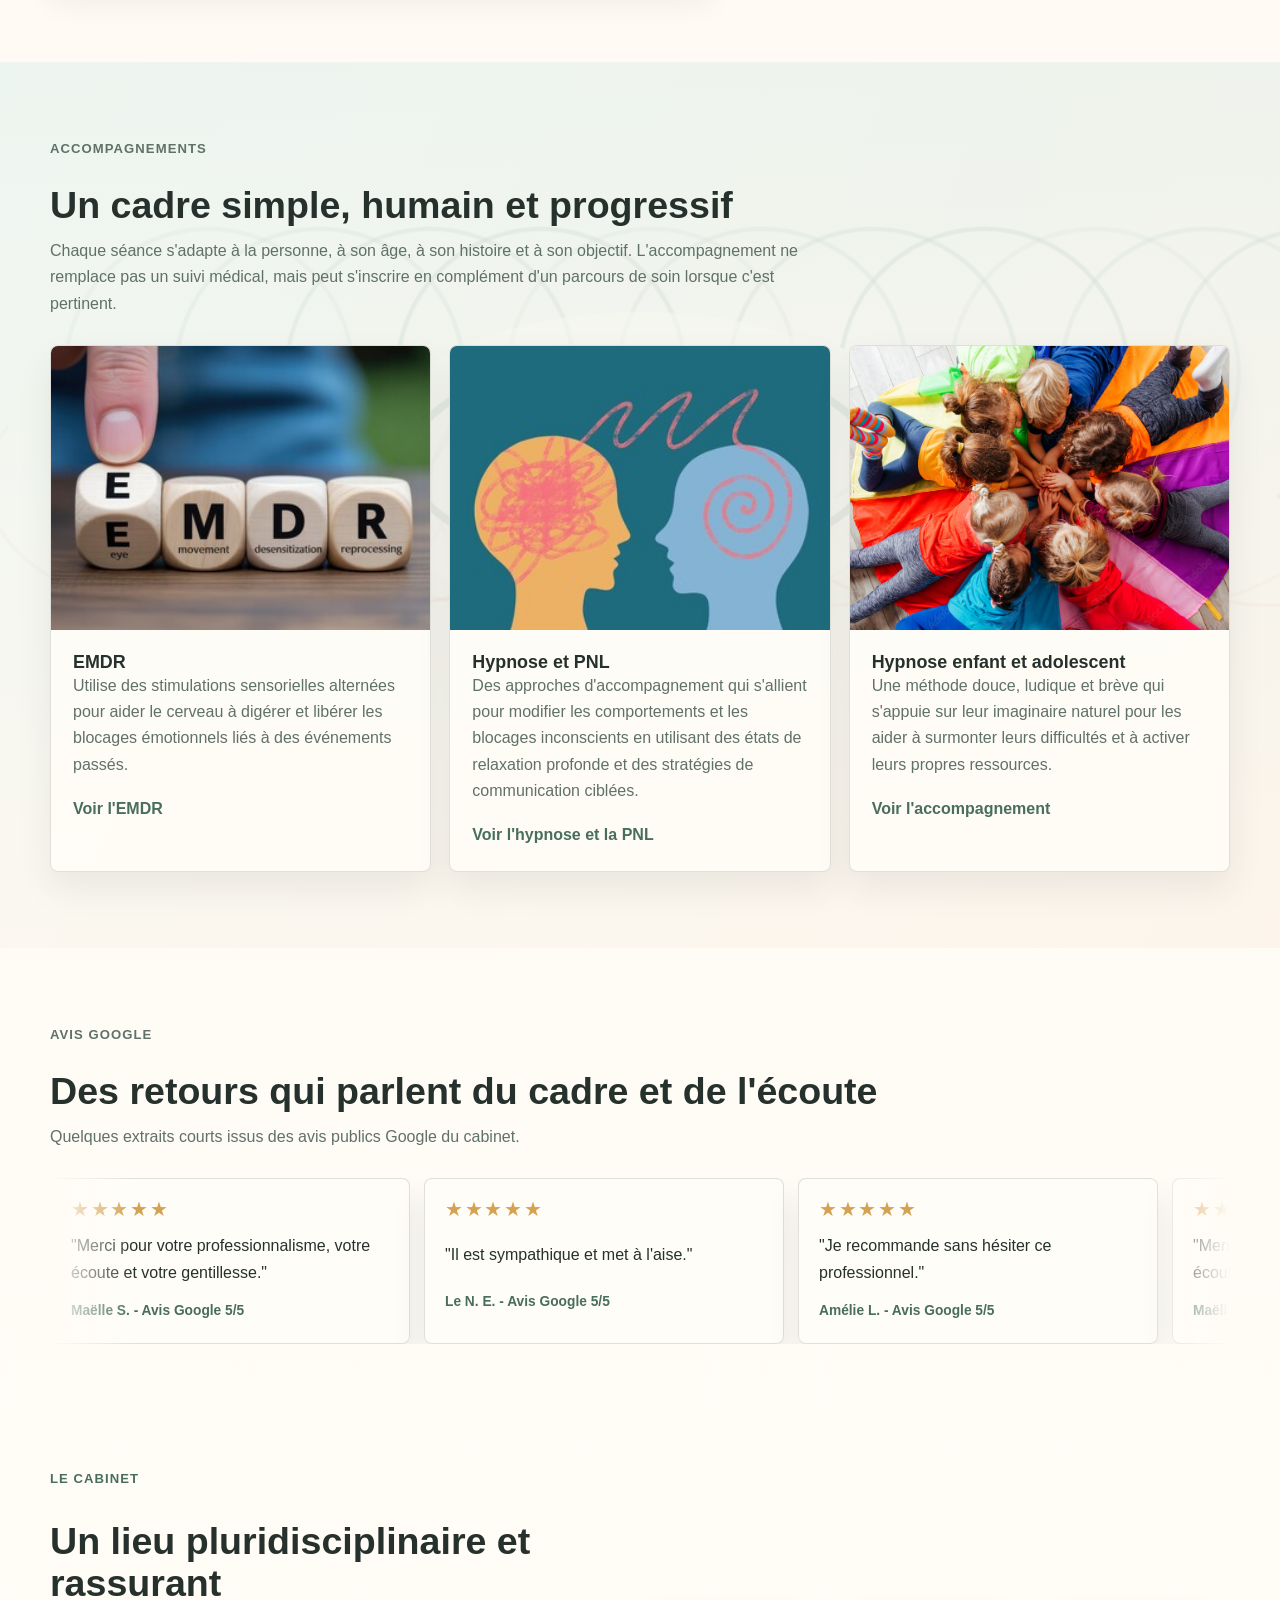
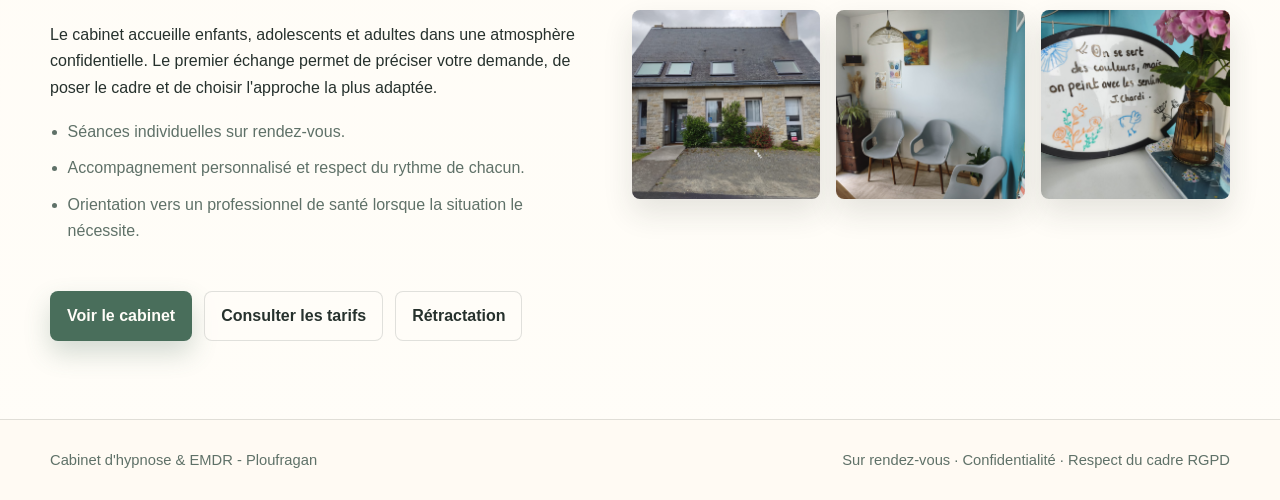
==== commit a88462a6: "Add files via upload" ====
--- a/index.html
+++ b/index.html
@@ -96,7 +96,7 @@
   </header>
 
   <main>
-    <section class="hero">
+    <section class="hero hero-image-large">
       <div>
         <p class="eyebrow">Cabinet d'accompagnement à Ploufragan</p>
         <h1>Hypnose et EMDR à Ploufragan</h1>
@@ -158,7 +158,7 @@
     <section class="section alt">
       <div class="section-head">
         <p class="eyebrow">Accompagnements</p>
-        <h2>Un cadre simple, humain et progressif.</h2>
+        <h2>Un cadre simple, humain et progressif</h2>
         <p>Chaque séance s'adapte à la personne, à son âge, à son histoire et à son objectif. L'accompagnement ne remplace pas un suivi médical, mais peut s'inscrire en complément d'un parcours de soin lorsque c'est pertinent.</p>
       </div>
       <div class="grid">
@@ -192,7 +192,7 @@
     <section class="section" id="avis-google-accueil">
       <div class="section-head">
         <p class="eyebrow">Avis Google</p>
-        <h2>Des retours qui parlent du cadre et de l'écoute.</h2>
+        <h2>Des retours qui parlent du cadre et de l'écoute</h2>
         <p>Quelques extraits courts issus des avis publics Google du cabinet.</p>
       </div>
       <div class="reviews-marquee" aria-label="Avis Google">
@@ -234,7 +234,7 @@
     <section class="split-section">
       <div class="copy-flow">
         <p class="eyebrow">Le cabinet</p>
-        <h2>Un lieu pluridisciplinaire et rassurant.</h2>
+        <h2>Un lieu pluridisciplinaire et rassurant</h2>
         <p>Le cabinet accueille enfants, adolescents et adultes dans une atmosphère confidentielle. Le premier échange permet de préciser votre demande, de poser le cadre et de choisir l'approche la plus adaptée.</p>
         <ul class="check-list">
           <li>Séances individuelles sur rendez-vous.</li>
